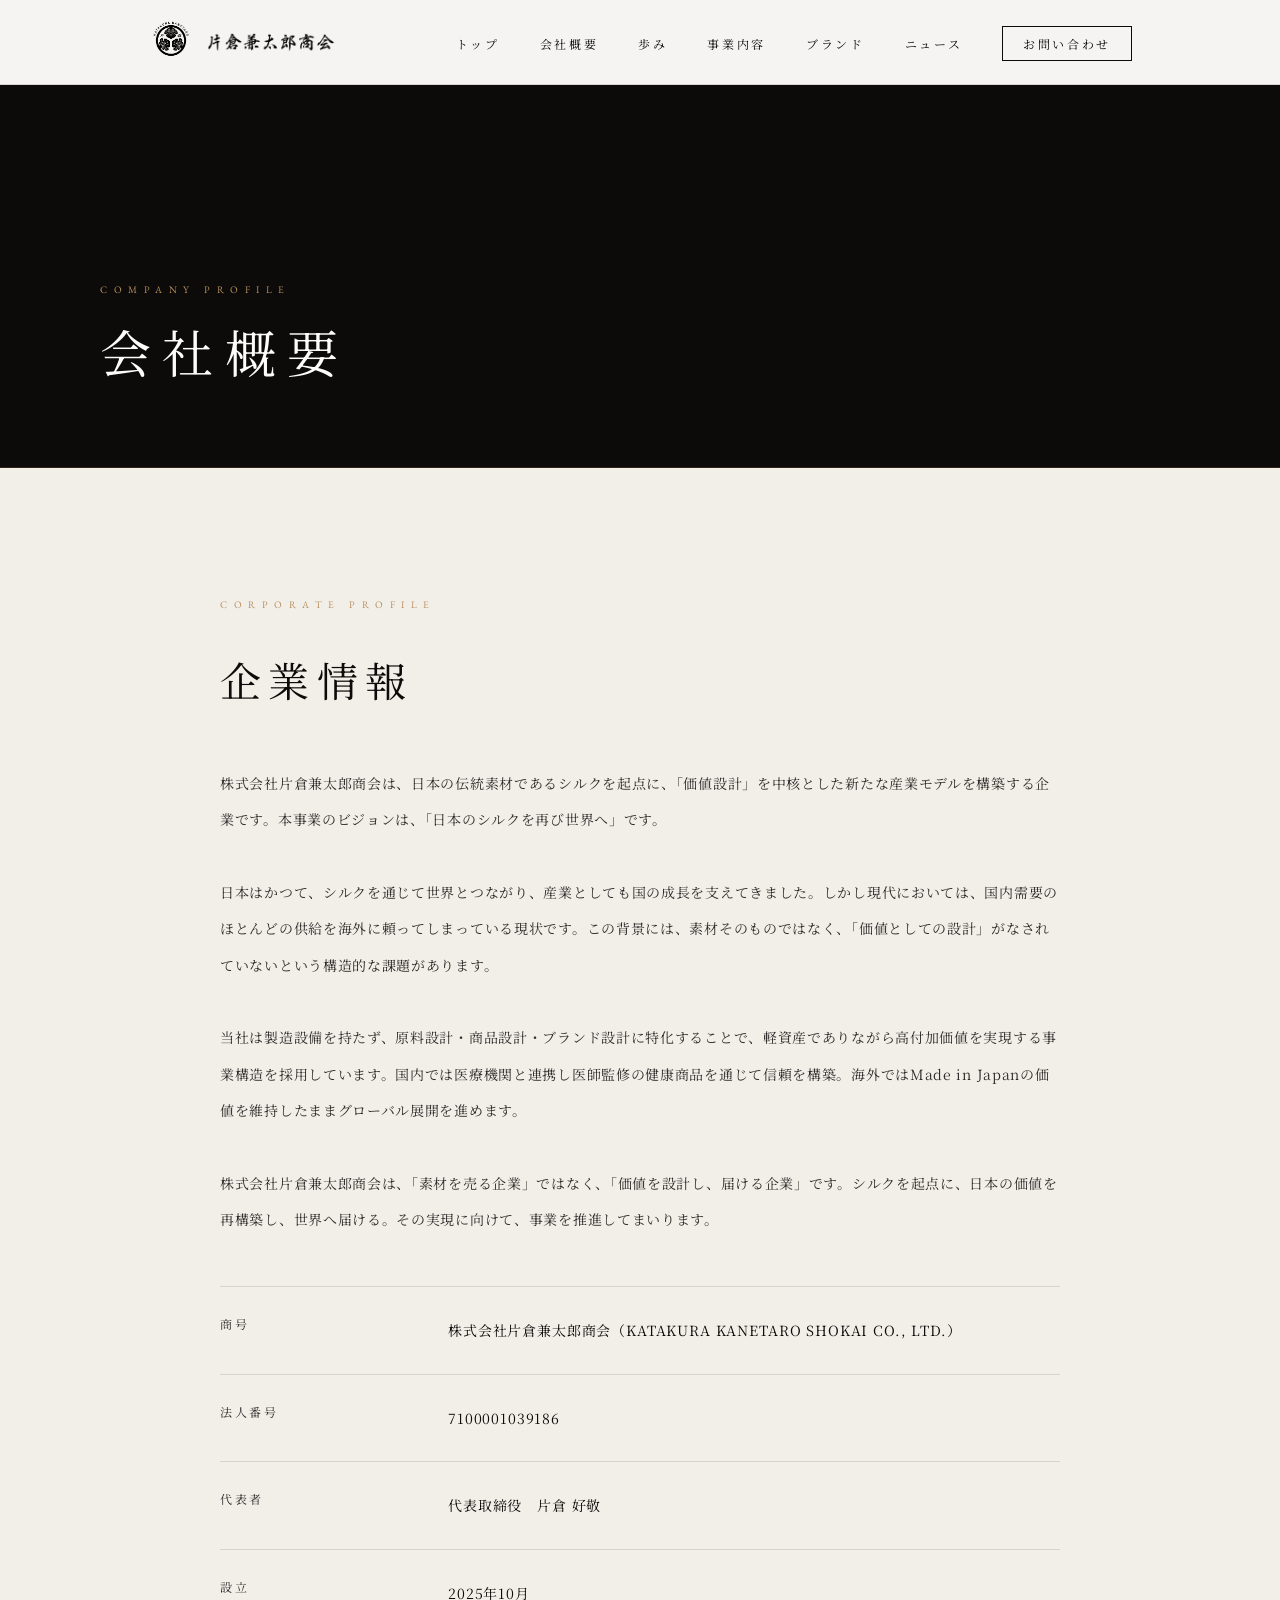
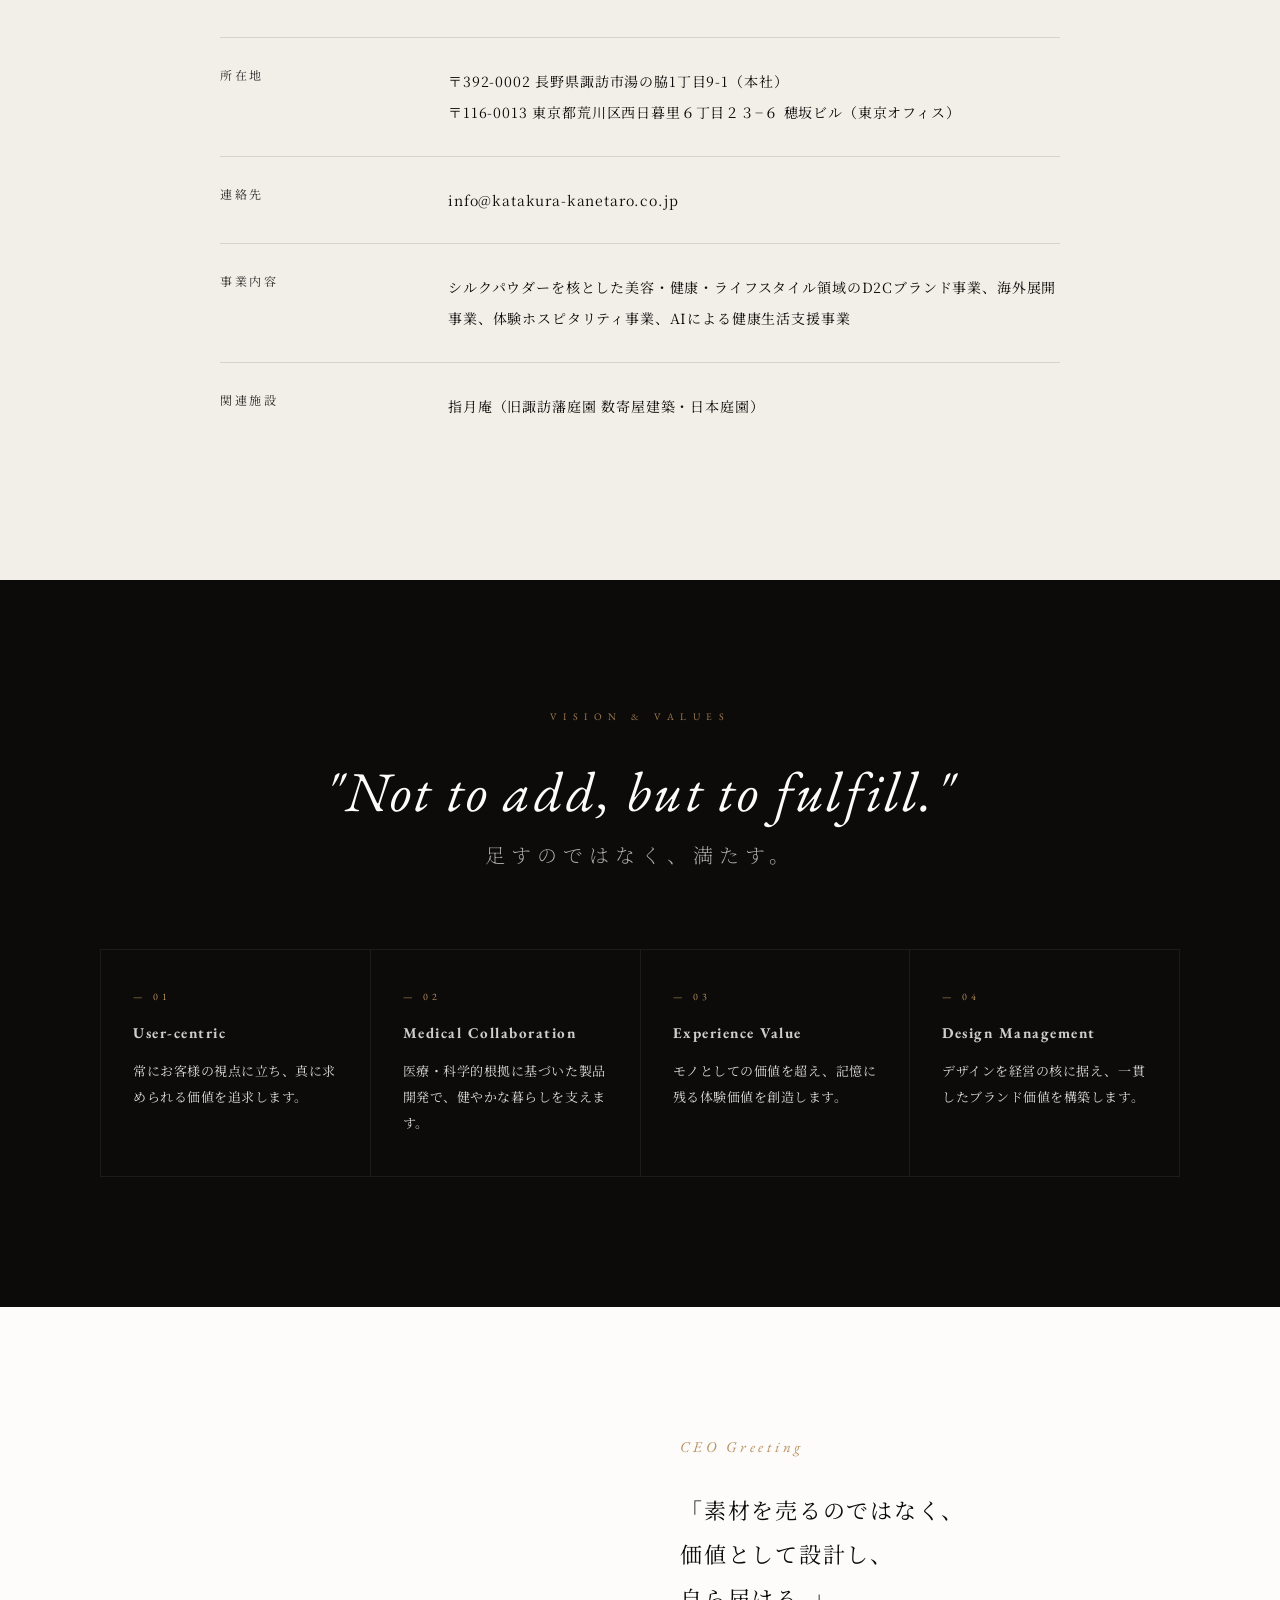
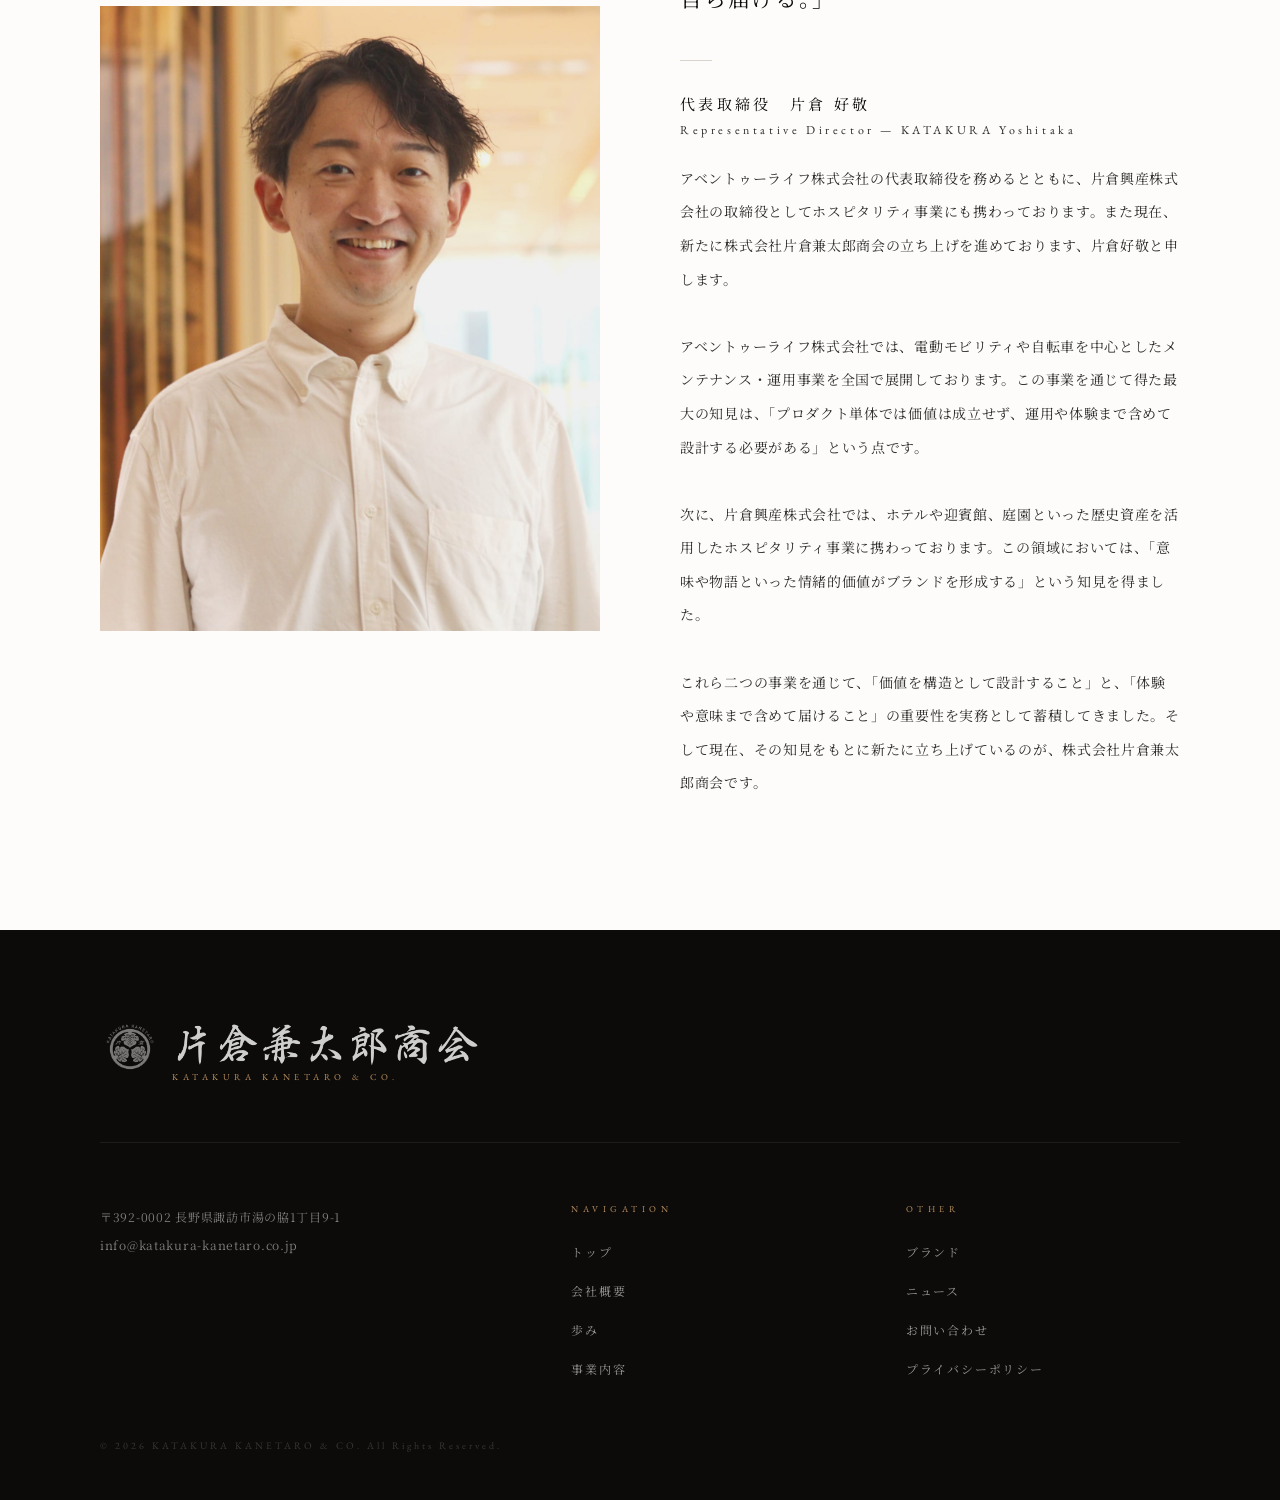
==== about.html @ ddaa1c11 "モバイル歩みページ修正: 時代ラベルの線・点重なり解消 + 「沿革」→「歩み」に変更 Co-Authored-By: Claude Sonnet 4.6 <noreply@anthropic.com>" ====
<!DOCTYPE html>
<html lang="ja">
<head>
  <meta charset="utf-8"/>
  <meta name="viewport" content="width=device-width, initial-scale=1.0"/>
  <title>会社概要 | 片倉兼太郎商会</title>
  <link rel="preconnect" href="https://fonts.googleapis.com"/>
  <link rel="preconnect" href="https://fonts.gstatic.com" crossorigin/>
  <link href="https://fonts.googleapis.com/css2?family=Noto+Serif+JP:wght@200;300;400;500;700&family=EB+Garamond:ital,wght@0,300;0,400;0,500;1,300;1,400&display=swap" rel="stylesheet"/>
  <link rel="stylesheet" href="style.css"/>
  <style>
    /* ── CEO ── */
    .ceo-sec { background: var(--white); }
    .ceo-layout {
      display: grid;
      grid-template-columns: 1fr 1fr;
      gap: 80px;
      align-items: center;
    }
    .ceo-photo {
      aspect-ratio: 4/5;
      overflow: hidden;
      background: var(--stone);
    }
    .ceo-photo img { width: 100%; height: 100%; object-fit: cover; object-position: top; display: block; }
    .ceo-label {
      font-family: 'EB Garamond', serif;
      font-style: italic;
      font-size: 15px;
      letter-spacing: 0.25em;
      color: var(--gold);
      margin-bottom: 2rem;
      display: block;
    }
    .ceo-quote {
      font-size: clamp(17px, 2.2vw, 22px);
      font-weight: 400;
      line-height: 2;
      letter-spacing: 0.08em;
      margin-bottom: 2.5rem;
    }
    .ceo-divider {
      width: 32px;
      height: 1px;
      background: var(--ash);
      margin: 2rem 0;
    }
    .ceo-name {
      font-size: 15px;
      font-weight: 400;
      letter-spacing: 0.22em;
      margin-bottom: 0.5rem;
    }
    .ceo-name-en {
      font-family: 'EB Garamond', serif;
      font-size: 12px;
      letter-spacing: 0.3em;
      color: var(--gray);
    }
    .ceo-bio {
      font-family: 'Noto Serif JP', serif;
      font-size: 14px;
      font-weight: 400;
      line-height: 2.4;
      color: var(--gray);
      margin-top: 1.5rem;
      letter-spacing: 0.05em;
    }

    /* ── VISION ── */
    .vision-sec { background: var(--black); color: var(--white); }
    .vision-heading {
      font-family: 'EB Garamond', serif;
      font-style: italic;
      font-size: clamp(28px, 4.5vw, 56px);
      font-weight: 300;
      letter-spacing: 0.05em;
      text-align: center;
      margin-bottom: 0.75rem;
    }
    .vision-jp {
      text-align: center;
      font-size: clamp(15px, 1.8vw, 20px);
      font-weight: 200;
      letter-spacing: 0.3em;
      color: rgba(255,255,255,0.68);
      margin-bottom: 5rem;
    }
    .value-grid {
      display: grid;
      grid-template-columns: repeat(4, 1fr);
      border-top: 1px solid rgba(255,255,255,0.07);
      border-left: 1px solid rgba(255,255,255,0.07);
    }
    .value-card {
      padding: 2.5rem 2rem;
      border-right: 1px solid rgba(255,255,255,0.07);
      border-bottom: 1px solid rgba(255,255,255,0.07);
    }
    .value-num {
      font-family: 'EB Garamond', serif;
      font-size: 10px;
      letter-spacing: 0.4em;
      color: var(--gold);
      display: block;
      margin-bottom: 1.25rem;
    }
    .value-title {
      font-family: 'EB Garamond', serif;
      font-size: 15px;
      letter-spacing: 0.1em;
      margin-bottom: 1rem;
      color: rgba(255,255,255,0.8);
    }
    .value-body {
      font-family: 'Noto Serif JP', serif;
      font-size: 13px;
      font-weight: 400;
      line-height: 2;
      color: rgba(255,255,255,0.85);
      letter-spacing: 0.04em;
    }

    /* ── PROFILE ── */
    .profile-sec { background: var(--stone); }
    .profile-table { border-top: 1px solid var(--ash); }
    .profile-row {
      display: grid;
      grid-template-columns: 180px 1fr;
      padding: 1.75rem 0;
      border-bottom: 1px solid var(--ash);
      gap: 3rem;
    }
    .profile-row:last-child { border-bottom: none; }
    .profile-key {
      font-size: 12px;
      font-weight: 400;
      letter-spacing: 0.22em;
      color: var(--gray);
    }
    .profile-val {
      font-size: 14px;
      line-height: 2.2;
      color: var(--black);
      letter-spacing: 0.06em;
    }

    @media (max-width: 900px) {
      .ceo-layout { grid-template-columns: 1fr; gap: 3rem; }
      .ceo-photo { aspect-ratio: 4/3; }
      .value-grid { grid-template-columns: 1fr 1fr; }
      .profile-row { grid-template-columns: 1fr; gap: 0.5rem; }
    }
    @media (max-width: 640px) {
      .ceo-photo { aspect-ratio: 3/2; }
      .ceo-quote { font-size: 16px; }
      .ceo-bio { font-size: 13px; line-height: 2.2; }
      .value-grid { grid-template-columns: 1fr; }
      .profile-row { padding: 1.25rem 0; }
      .profile-key { font-size: 11px; }
      .profile-val { font-size: 13px; }
    }
  </style>
</head>
<body>

<nav class="site-nav is-scrolled" id="site-nav">
  <div class="nav-inner">
    <a href="index.html" class="nav-logo">
      <img src="assets/logos/crest.png" alt="片倉兼太郎商会" class="nav-logo-crest"/>
      <img src="assets/logos/text.png" alt="片倉兼太郎商会" class="nav-logo-jp"/>
    </a>
    <ul class="nav-menu">
      <li><a href="index.html">トップ</a></li>
      <li><a href="about.html">会社概要</a></li>
      <li><a href="history.html">歩み</a></li>
      <li><a href="business.html">事業内容</a></li>
      <li><a href="brand.html">ブランド</a></li>
      <li><a href="news.html">ニュース</a></li>
      <li><a href="contact.html" class="nav-contact">お問い合わせ</a></li>
    </ul>
    <button class="nav-hamburger" id="hamburger" aria-label="メニュー">
      <span></span><span></span><span></span>
    </button>
  </div>
  <div class="nav-mobile" id="nav-mobile">
    <a href="index.html">トップ</a>
    <a href="about.html">会社概要</a>
    <a href="history.html">歩み</a>
    <a href="business.html">事業内容</a>
    <a href="brand.html">ブランド</a>
    <a href="news.html">ニュース</a>
    <a href="contact.html">お問い合わせ</a>
  </div>
</nav>

<section class="page-hero">
  <div class="page-hero-inner">
    <span class="page-hero-label">Company Profile</span>
    <h1 class="page-hero-title">会社概要</h1>
  </div>
</section>

<!-- CORPORATE PROFILE -->
<section class="profile-sec section">
  <div class="section-inner" style="max-width:840px;">
    <span class="section-label">Corporate Profile</span>
    <h2 class="section-title">企業情報</h2>
    <p style="margin-top:3rem; font-size:14px; line-height:2.6; color:var(--gray); letter-spacing:0.05em; margin-bottom:3rem;">
      株式会社片倉兼太郎商会は、日本の伝統素材であるシルクを起点に、「価値設計」を中核とした新たな産業モデルを構築する企業です。本事業のビジョンは、「日本のシルクを再び世界へ」です。<br/><br/>
      日本はかつて、シルクを通じて世界とつながり、産業としても国の成長を支えてきました。しかし現代においては、国内需要のほとんどの供給を海外に頼ってしまっている現状です。この背景には、素材そのものではなく、「価値としての設計」がなされていないという構造的な課題があります。<br/><br/>
      当社は製造設備を持たず、原料設計・商品設計・ブランド設計に特化することで、軽資産でありながら高付加価値を実現する事業構造を採用しています。国内では医療機関と連携し医師監修の健康商品を通じて信頼を構築。海外ではMade in Japanの価値を維持したままグローバル展開を進めます。<br/><br/>
      株式会社片倉兼太郎商会は、「素材を売る企業」ではなく、「価値を設計し、届ける企業」です。シルクを起点に、日本の価値を再構築し、世界へ届ける。その実現に向けて、事業を推進してまいります。
    </p>
    <div>
      <div class="profile-table">
        <div class="profile-row">
          <span class="profile-key">商号</span>
          <span class="profile-val">株式会社片倉兼太郎商会（KATAKURA KANETARO SHOKAI CO., LTD.）</span>
        </div>
        <div class="profile-row">
          <span class="profile-key">法人番号</span>
          <span class="profile-val">7100001039186</span>
        </div>
        <div class="profile-row">
          <span class="profile-key">代表者</span>
          <span class="profile-val">代表取締役　片倉 好敬</span>
        </div>
        <div class="profile-row">
          <span class="profile-key">設立</span>
          <span class="profile-val">2025年10月</span>
        </div>
        <div class="profile-row">
          <span class="profile-key">所在地</span>
          <span class="profile-val">
            〒392-0002 長野県諏訪市湯の脇1丁目9-1（本社）<br/>
            〒116-0013 東京都荒川区西日暮里６丁目２３−６ 穂坂ビル（東京オフィス）
          </span>
        </div>
        <div class="profile-row">
          <span class="profile-key">連絡先</span>
          <span class="profile-val">info@katakura-kanetaro.co.jp</span>
        </div>
        <div class="profile-row">
          <span class="profile-key">事業内容</span>
          <span class="profile-val">シルクパウダーを核とした美容・健康・ライフスタイル領域のD2Cブランド事業、海外展開事業、体験ホスピタリティ事業、AIによる健康生活支援事業</span>
        </div>
        <div class="profile-row">
          <span class="profile-key">関連施設</span>
          <span class="profile-val">指月庵（旧諏訪藩庭園 数寄屋建築・日本庭園）</span>
        </div>
      </div>
    </div>
  </div>
</section>

<!-- VISION / VALUE -->
<section class="vision-sec section">
  <div class="section-inner">
    <span class="section-label" style="color:rgba(184,144,96,0.85); justify-content:center; display:flex;">Vision &amp; Values</span>
    <h2 class="vision-heading">"Not to add, but to fulfill."</h2>
    <p class="vision-jp">足すのではなく、満たす。</p>
    <div class="value-grid">
      <div class="value-card">
        <span class="value-num">— 01</span>
        <h3 class="value-title">User-centric</h3>
        <p class="value-body">常にお客様の視点に立ち、真に求められる価値を追求します。</p>
      </div>
      <div class="value-card">
        <span class="value-num">— 02</span>
        <h3 class="value-title">Medical Collaboration</h3>
        <p class="value-body">医療・科学的根拠に基づいた製品開発で、健やかな暮らしを支えます。</p>
      </div>
      <div class="value-card">
        <span class="value-num">— 03</span>
        <h3 class="value-title">Experience Value</h3>
        <p class="value-body">モノとしての価値を超え、記憶に残る体験価値を創造します。</p>
      </div>
      <div class="value-card">
        <span class="value-num">— 04</span>
        <h3 class="value-title">Design Management</h3>
        <p class="value-body">デザインを経営の核に据え、一貫したブランド価値を構築します。</p>
      </div>
    </div>
  </div>
</section>

<!-- CEO GREETING -->
<section class="ceo-sec section">
  <div class="section-inner">
    <div class="ceo-layout">
      <div class="ceo-photo">
        <img src="assets/images/ceo.png" alt="代表取締役 片倉 好敬"/>
      </div>
      <div>
        <span class="ceo-label">CEO Greeting</span>
        <blockquote class="ceo-quote">
          「素材を売るのではなく、<br/>
          価値として設計し、<br/>
          自ら届ける。」
        </blockquote>
        <div class="ceo-divider"></div>
        <p class="ceo-name">代表取締役　片倉 好敬</p>
        <p class="ceo-name-en">Representative Director — KATAKURA Yoshitaka</p>
        <p class="ceo-bio">
          アベントゥーライフ株式会社の代表取締役を務めるとともに、片倉興産株式会社の取締役としてホスピタリティ事業にも携わっております。また現在、新たに株式会社片倉兼太郎商会の立ち上げを進めております、片倉好敬と申します。<br/><br/>
          アベントゥーライフ株式会社では、電動モビリティや自転車を中心としたメンテナンス・運用事業を全国で展開しております。この事業を通じて得た最大の知見は、「プロダクト単体では価値は成立せず、運用や体験まで含めて設計する必要がある」という点です。<br/><br/>
          次に、片倉興産株式会社では、ホテルや迎賓館、庭園といった歴史資産を活用したホスピタリティ事業に携わっております。この領域においては、「意味や物語といった情緒的価値がブランドを形成する」という知見を得ました。<br/><br/>
          これら二つの事業を通じて、「価値を構造として設計すること」と、「体験や意味まで含めて届けること」の重要性を実務として蓄積してきました。そして現在、その知見をもとに新たに立ち上げているのが、株式会社片倉兼太郎商会です。
        </p>
      </div>
    </div>
  </div>
</section>

<footer class="site-footer">
  <div class="footer-inner">
    <div class="footer-logo">
      <img src="assets/logos/crest.png" alt="片倉兼太郎商会"/>
      <div class="footer-logo-text">
        <img src="assets/logos/text.png" alt="片倉兼太郎商会" class="footer-logo-jp"/>
        <span class="footer-logo-en">KATAKURA KANETARO &amp; CO.</span>
      </div>
    </div>
    <div class="footer-grid">
      <div>
        <address class="footer-addr">
          〒392-0002 長野県諏訪市湯の脇1丁目9-1<br/>
          info@katakura-kanetaro.co.jp
        </address>
      </div>
      <div>
        <span class="footer-nav-label">Navigation</span>
        <ul class="footer-nav-list">
          <li><a href="index.html">トップ</a></li>
          <li><a href="about.html">会社概要</a></li>
          <li><a href="history.html">歩み</a></li>
          <li><a href="business.html">事業内容</a></li>
        </ul>
      </div>
      <div>
        <span class="footer-nav-label">Other</span>
        <ul class="footer-nav-list">
          <li><a href="brand.html">ブランド</a></li>
          <li><a href="news.html">ニュース</a></li>
          <li><a href="contact.html">お問い合わせ</a></li>
          <li><a href="privacy.html">プライバシーポリシー</a></li>
        </ul>
      </div>
    </div>
    <div class="footer-bottom">
      <p class="footer-copy">© 2026 KATAKURA KANETARO &amp; CO. All Rights Reserved.</p>
    </div>
  </div>
</footer>

<script>
  const hamburger = document.getElementById('hamburger');
  const navMobile = document.getElementById('nav-mobile');
  hamburger.addEventListener('click', () => navMobile.classList.toggle('open'));
  navMobile.querySelectorAll('a').forEach(a => {
    a.addEventListener('click', () => navMobile.classList.remove('open'));
  });
</script>
</body>
</html>
---- style.css ----
/* =============================================
   片倉兼太郎商会 v2
   Design: 本格京都和風
   ============================================= */

/* ── TOKENS ── */
:root {
  --white:  #fdfcfa;
  --black:  #0d0b09;
  --stone:  #f2efe9;
  --ash:    #d8d3cc;
  --gray:   #2e2c2a;
  --gold:   #b89060;
  --gold-f: rgba(184, 144, 96, 0.12);
}

/* ── RESET ── */
*, *::before, *::after { margin: 0; padding: 0; box-sizing: border-box; }
html { scroll-behavior: smooth; }
body {
  font-family: '游明朝', 'Yu Mincho', 'Noto Serif JP', 'Hiragino Mincho ProN', serif;
  background: var(--white);
  color: var(--black);
  -webkit-font-smoothing: antialiased;
  overflow-x: hidden;
}
.en { font-family: 'EB Garamond', Georgia, serif; }

/* ── NAVIGATION ── */
.site-nav {
  position: fixed;
  top: 0; left: 0; right: 0;
  z-index: 500;
  transition: background 0.5s, border-color 0.5s;
  border-bottom: 1px solid transparent;
}
.site-nav.is-scrolled {
  background: rgba(253, 252, 250, 0.97);
  backdrop-filter: blur(16px);
  -webkit-backdrop-filter: blur(16px);
  border-bottom-color: var(--ash);
}
.nav-inner {
  max-width: 1080px;
  margin: 0 auto;
  padding: 0 3rem;
  height: 84px;
  display: flex;
  align-items: center;
  justify-content: space-between;
}
.nav-logo {
  text-decoration: none;
  display: flex;
  align-items: center;
  gap: 0.75rem;
  transition: opacity 0.3s;
}
.nav-logo:hover { opacity: 0.65; }
.nav-logo-crest {
  height: 46px;
  width: 46px;
  object-fit: contain;
  display: block;
  flex-shrink: 0;
  transition: filter 0.5s, opacity 0.5s;
}
.site-nav:not(.is-scrolled) .nav-logo-crest { filter: invert(1); opacity: 0.8; }
.site-nav.is-scrolled .nav-logo-crest { mix-blend-mode: multiply; }
.nav-logo-jp {
  height: 20px;
  width: auto;
  display: block;
  flex-shrink: 0;
  transition: filter 0.5s, opacity 0.5s;
}
.site-nav:not(.is-scrolled) .nav-logo-jp { filter: brightness(0) invert(1); opacity: 0.85; }
.site-nav.is-scrolled .nav-logo-jp { filter: none; opacity: 1; }

.nav-menu {
  display: flex;
  align-items: center;
  gap: 2.5rem;
  list-style: none;
}
.nav-menu a {
  font-size: 12px;
  letter-spacing: 0.22em;
  text-decoration: none;
  transition: opacity 0.25s, color 0.5s;
}
.site-nav:not(.is-scrolled) .nav-menu a { color: rgba(255,255,255,0.8); }
.site-nav.is-scrolled .nav-menu a { color: var(--black); }
.nav-menu a:hover { opacity: 0.5; }
.nav-menu a.nav-contact {
  padding: 8px 20px;
  border: 1px solid currentColor;
  opacity: 1 !important;
}
.site-nav:not(.is-scrolled) .nav-menu a.nav-contact:hover { background: rgba(255,255,255,0.1); }
.site-nav.is-scrolled .nav-menu a.nav-contact:hover { background: var(--black); color: var(--white); }

.nav-hamburger {
  display: none;
  flex-direction: column;
  gap: 6px;
  cursor: pointer;
  padding: 4px;
  border: none;
  background: none;
}
.nav-hamburger span {
  display: block;
  width: 22px;
  height: 1px;
  transition: background 0.5s;
}
.site-nav:not(.is-scrolled) .nav-hamburger span { background: rgba(255,255,255,0.85); }
.site-nav.is-scrolled .nav-hamburger span { background: var(--black); }

.nav-mobile {
  display: none;
  flex-direction: column;
  padding: 0 1.5rem 1.5rem;
  background: var(--white);
  border-top: 1px solid var(--ash);
}
.nav-mobile.open { display: flex; }
.nav-mobile a {
  font-size: 13px;
  letter-spacing: 0.18em;
  color: var(--black);
  text-decoration: none;
  padding: 1rem 0;
  border-bottom: 1px solid var(--ash);
  transition: opacity 0.2s;
}
.nav-mobile a:last-child { border-bottom: none; }
.nav-mobile a:hover { opacity: 0.5; }

/* ── PAGE HERO (sub pages) ── */
.page-hero {
  padding-top: 84px;
  height: 52vh;
  min-height: 340px;
  background: var(--black);
  display: flex;
  align-items: flex-end;
  padding-bottom: 5rem;
  padding-left: 3rem;
  padding-right: 3rem;
  position: relative;
  overflow: hidden;
}
.page-hero::after {
  content: '';
  position: absolute;
  bottom: 0; left: 0; right: 0;
  height: 1px;
  background: rgba(184, 144, 96, 0.2);
}
.page-hero-inner {
  max-width: 1080px;
  width: 100%;
  margin: 0 auto;
}
.page-hero-label {
  font-family: 'EB Garamond', serif;
  font-size: 10px;
  letter-spacing: 0.65em;
  color: var(--gold);
  text-transform: uppercase;
  display: block;
  margin-bottom: 1.25rem;
}
.page-hero-title {
  font-size: clamp(30px, 4vw, 56px);
  font-weight: 400;
  letter-spacing: 0.22em;
  color: var(--white);
  line-height: 1.4;
}

/* ── SECTION BASE ── */
.section { padding: 130px 3rem; }
.section-inner { max-width: 1080px; margin: 0 auto; }
.section-label {
  font-family: 'EB Garamond', serif;
  font-size: 10px;
  letter-spacing: 0.65em;
  color: var(--gold);
  text-transform: uppercase;
  display: block;
  margin-bottom: 2rem;
}
.section-title {
  font-size: clamp(26px, 3.2vw, 44px);
  font-weight: 400;
  letter-spacing: 0.18em;
  line-height: 1.8;
}
.section-body {
  font-family: 'Noto Serif JP', serif;
  font-size: 15px;
  font-weight: 400;
  line-height: 2.7;
  color: var(--gray);
  margin-top: 2rem;
  letter-spacing: 0.06em;
}

/* ── READ MORE LINK ── */
.read-more {
  display: inline-flex;
  align-items: center;
  gap: 1rem;
  margin-top: 2.5rem;
  font-family: 'EB Garamond', serif;
  font-size: 11px;
  letter-spacing: 0.5em;
  color: var(--black);
  text-decoration: none;
  text-transform: uppercase;
  transition: opacity 0.25s;
}
.read-more::after {
  content: '';
  display: block;
  width: 36px;
  height: 1px;
  background: var(--black);
  transition: width 0.3s;
}
.read-more:hover { opacity: 0.55; }
.read-more:hover::after { width: 64px; }

/* ── FOOTER ── */
.site-footer {
  background: var(--black);
  color: var(--white);
  padding: 90px 3rem 48px;
}
.footer-inner { max-width: 1080px; margin: 0 auto; }
.footer-logo {
  display: flex;
  align-items: center;
  gap: 0.75rem;
  margin-bottom: 60px;
  padding-bottom: 60px;
  border-bottom: 1px solid rgba(255,255,255,0.07);
}
.footer-logo > img {
  height: 60px;
  width: 60px;
  object-fit: contain;
  filter: invert(1);
  opacity: 0.45;
  flex-shrink: 0;
}
.footer-logo-text { display: flex; flex-direction: column; gap: 5px; }
.footer-logo-jp {
  height: 48px;
  width: auto;
  display: block;
  filter: brightness(0) invert(1);
  opacity: 0.8;
}
.footer-logo-en {
  font-family: 'EB Garamond', serif;
  font-size: 9px;
  letter-spacing: 0.5em;
  color: var(--gold);
  line-height: 1;
  text-transform: uppercase;
}
.footer-grid {
  display: grid;
  grid-template-columns: 1.5fr 1fr 1fr;
  gap: 60px;
  margin-bottom: 60px;
  align-items: start;
}
.footer-addr {
  font-style: normal;
  font-size: 12px;
  line-height: 2.3;
  color: rgba(255,255,255,0.48);
  letter-spacing: 0.06em;
}
.footer-nav-label {
  font-family: 'EB Garamond', serif;
  font-size: 9px;
  letter-spacing: 0.5em;
  color: var(--gold);
  text-transform: uppercase;
  display: block;
  margin-bottom: 1.5rem;
}
.footer-nav-list { list-style: none; display: flex; flex-direction: column; gap: 1rem; }
.footer-nav-list a {
  font-size: 12px;
  letter-spacing: 0.15em;
  color: rgba(255,255,255,0.58);
  text-decoration: none;
  transition: color 0.25s;
}
.footer-nav-list a:hover { color: rgba(255,255,255,0.85); }
.footer-bottom {
  display: flex;
  justify-content: space-between;
  align-items: center;
  flex-wrap: wrap;
  gap: 1rem;
}
.footer-copy {
  font-family: 'EB Garamond', serif;
  font-size: 10px;
  letter-spacing: 0.3em;
  color: rgba(255,255,255,0.18);
}

/* ── NEWS ITEMS ── */
.news-list { border-top: 1px solid var(--ash); }
.news-item {
  display: flex;
  align-items: baseline;
  gap: 2.5rem;
  padding: 1.75rem 0;
  border-bottom: 1px solid var(--ash);
  text-decoration: none;
  color: var(--black);
  transition: opacity 0.2s;
}
.news-item:hover { opacity: 0.5; }
.news-date {
  font-family: 'EB Garamond', serif;
  font-size: 13px;
  letter-spacing: 0.2em;
  color: var(--gray);
  white-space: nowrap;
  flex-shrink: 0;
  min-width: 90px;
}
.news-tag {
  font-family: 'EB Garamond', serif;
  font-size: 10px;
  letter-spacing: 0.2em;
  padding: 2px 10px;
  border: 1px solid var(--ash);
  color: var(--gray);
  white-space: nowrap;
  flex-shrink: 0;
}
.news-title {
  font-size: 14px;
  line-height: 1.9;
  letter-spacing: 0.06em;
}
.news-more {
  display: inline-flex;
  align-items: center;
  gap: 1rem;
  margin-top: 2.5rem;
  font-family: 'EB Garamond', serif;
  font-size: 11px;
  letter-spacing: 0.5em;
  color: var(--black);
  text-decoration: none;
  text-transform: uppercase;
}
.news-more::after {
  content: '';
  display: block;
  width: 36px;
  height: 1px;
  background: var(--black);
  transition: width 0.3s;
}
.news-more:hover::after { width: 64px; }

/* ── RESPONSIVE ── */
@media (max-width: 1240px) {
  .nav-inner { padding: 0 2rem; }
  .nav-logo { gap: 0.5rem; }
  .nav-menu { gap: 1.8rem; }
  .nav-menu a { letter-spacing: 0.16em; }
}
@media (max-width: 1024px) {
  .nav-menu { display: none; }
  .nav-hamburger { display: flex; }
  .footer-grid { grid-template-columns: 1fr 1fr; }
}
@media (max-width: 640px) {
  .section { padding: 72px 1.5rem; }
  .nav-inner { padding: 0 1.5rem; }
  .nav-logo-crest { height: 36px; width: 36px; }
  .nav-logo-jp { height: 16px; }
  .site-footer { padding: 70px 1.5rem 40px; }
  .footer-grid { grid-template-columns: 1fr; gap: 40px; }
  .footer-logo { flex-direction: column; align-items: flex-start; gap: 0.75rem; }
  .footer-logo-jp { height: 36px; }
  .footer-logo > img { height: 48px; width: 48px; }
  .page-hero { padding: 4rem 1.5rem 3rem; padding-top: calc(72px + 2rem); }
  .page-hero-title { letter-spacing: 0.15em; }
  .news-item { flex-direction: column; gap: 0.5rem; }
  .news-date { min-width: auto; }
  .section-title { letter-spacing: 0.1em; }
  .section-label { letter-spacing: 0.3em; }
}
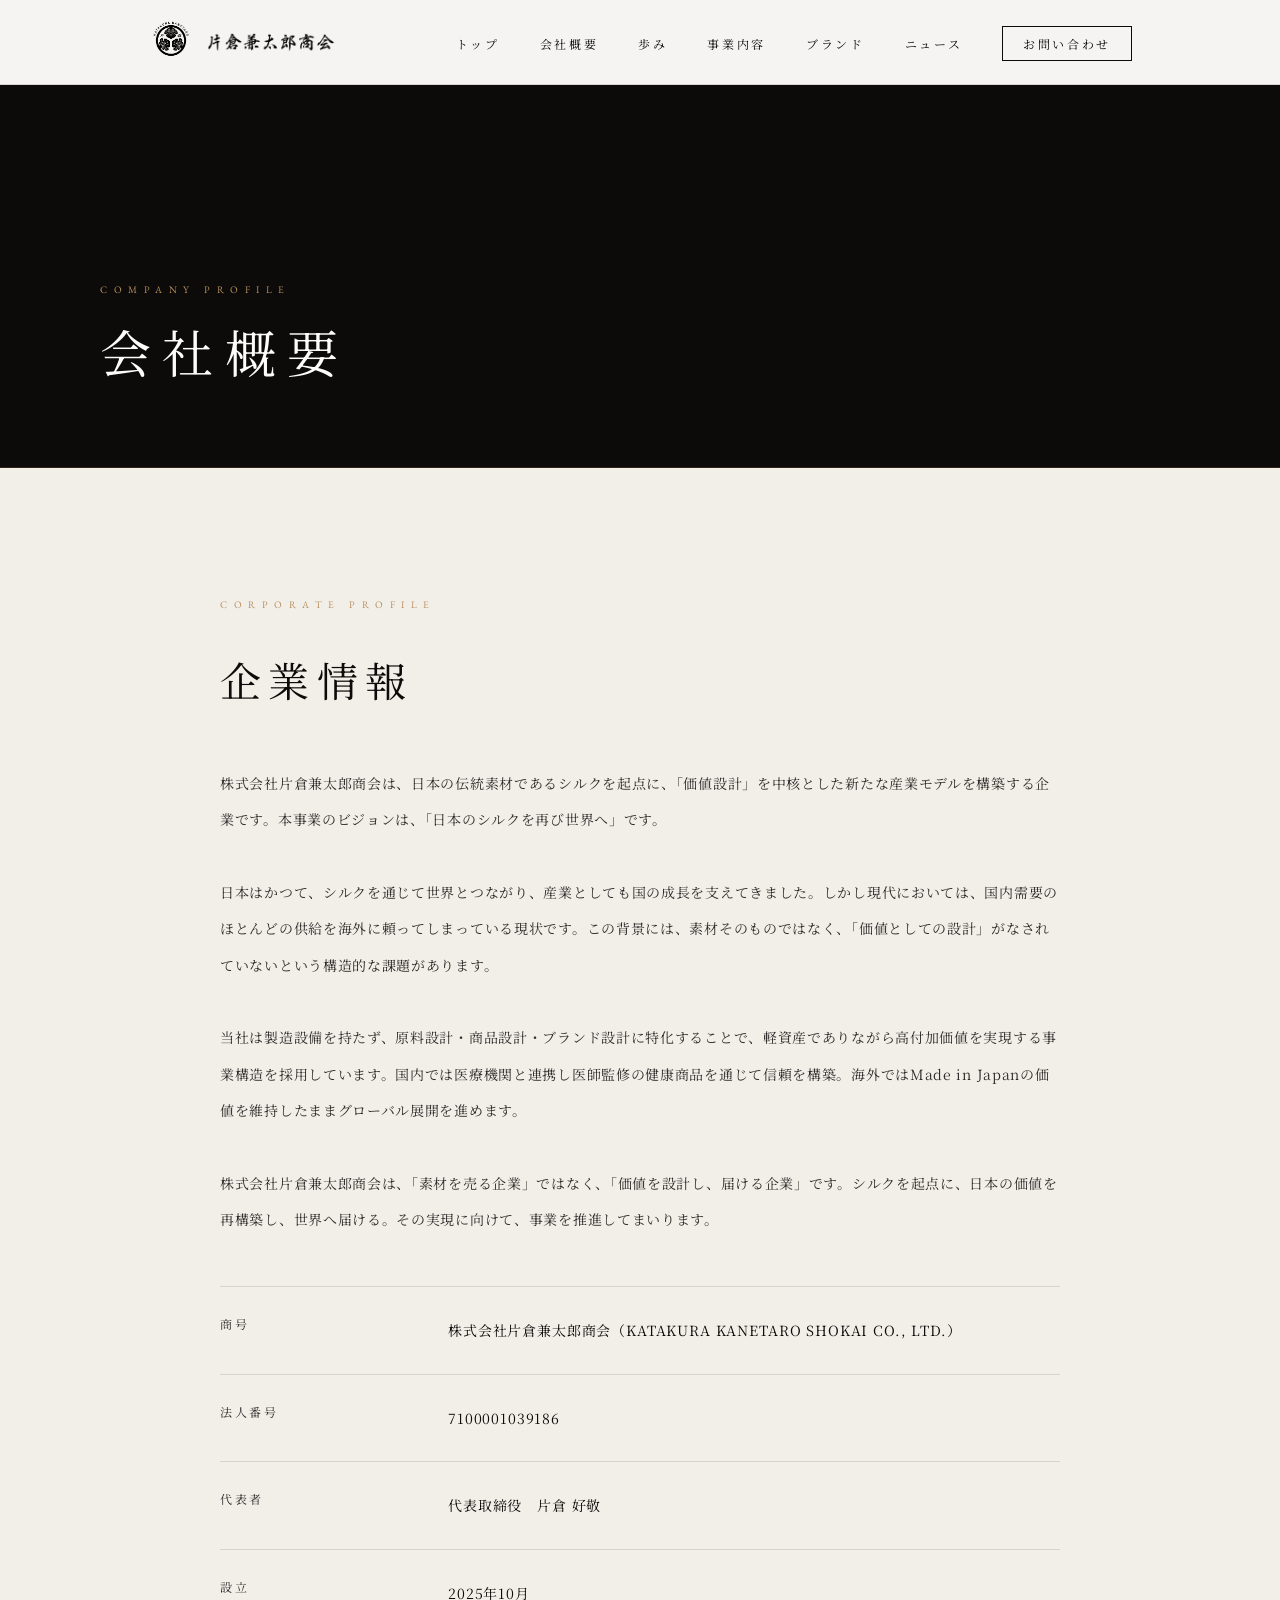
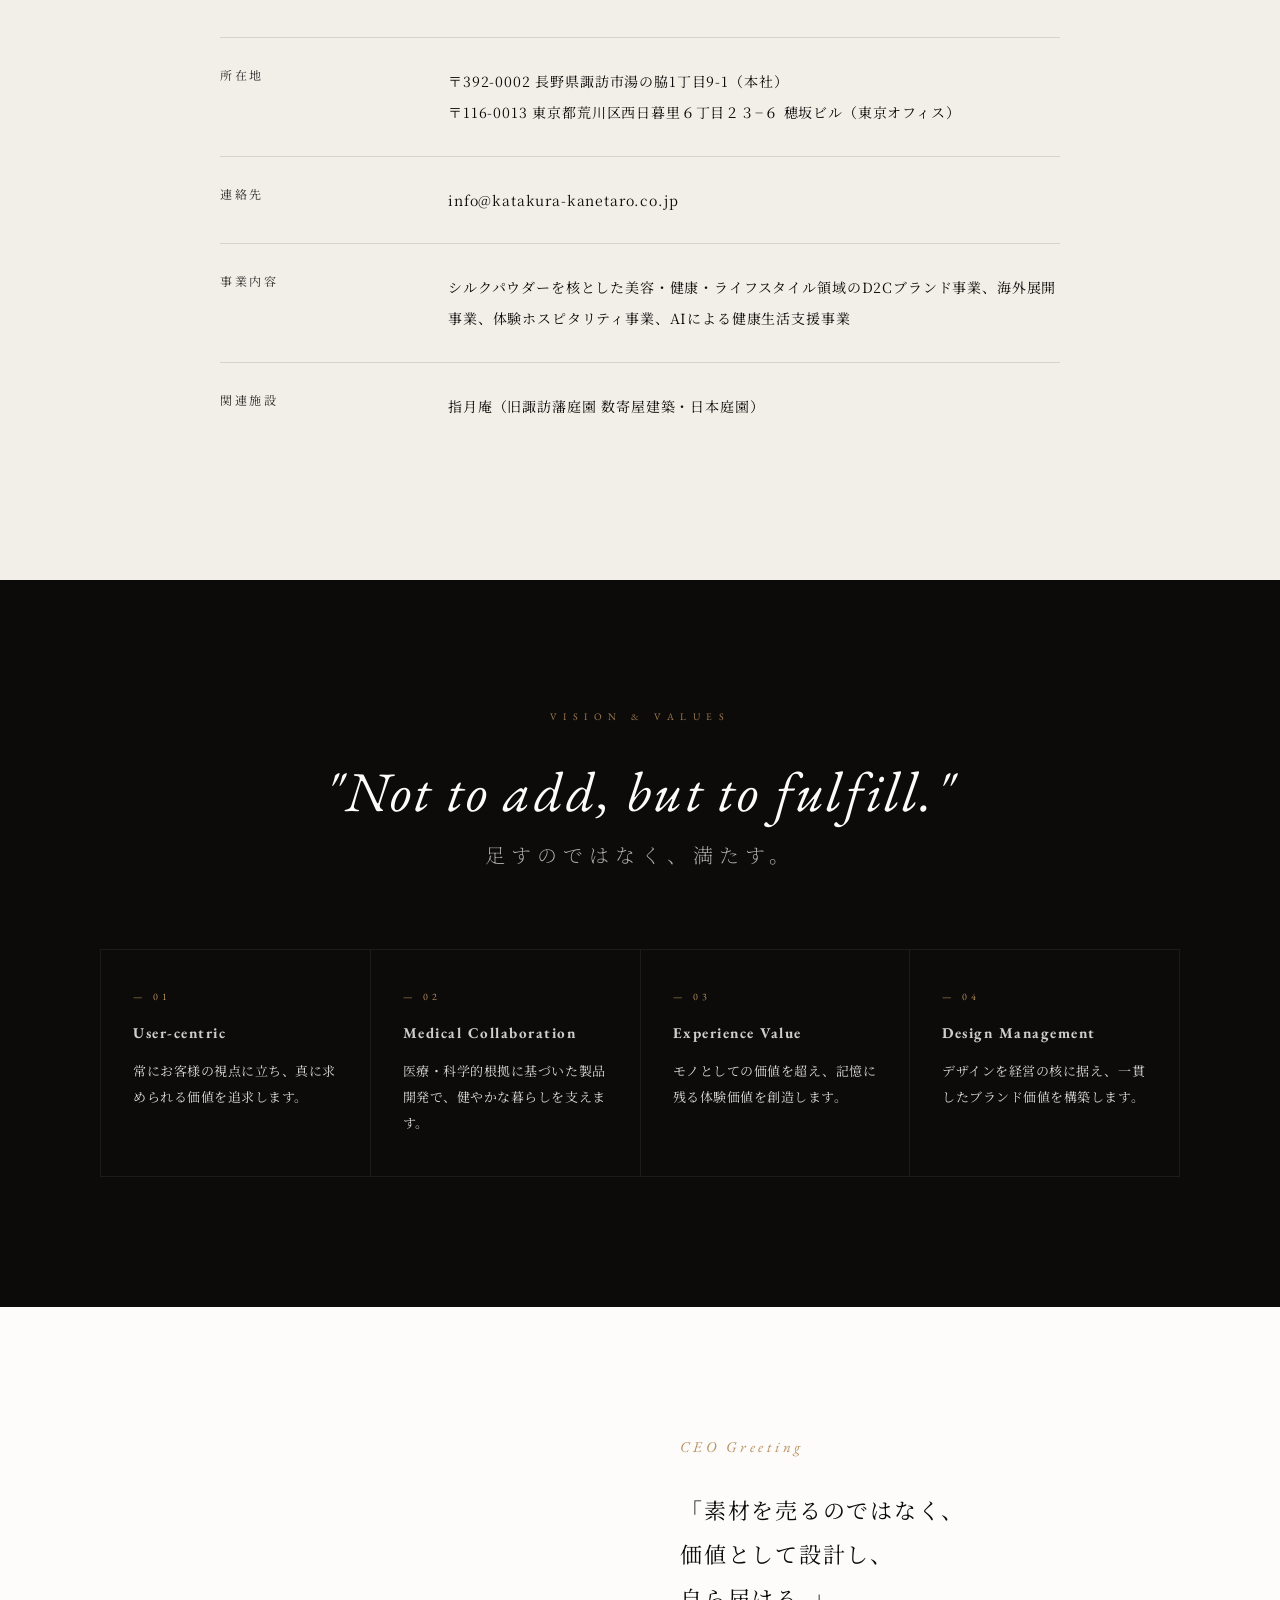
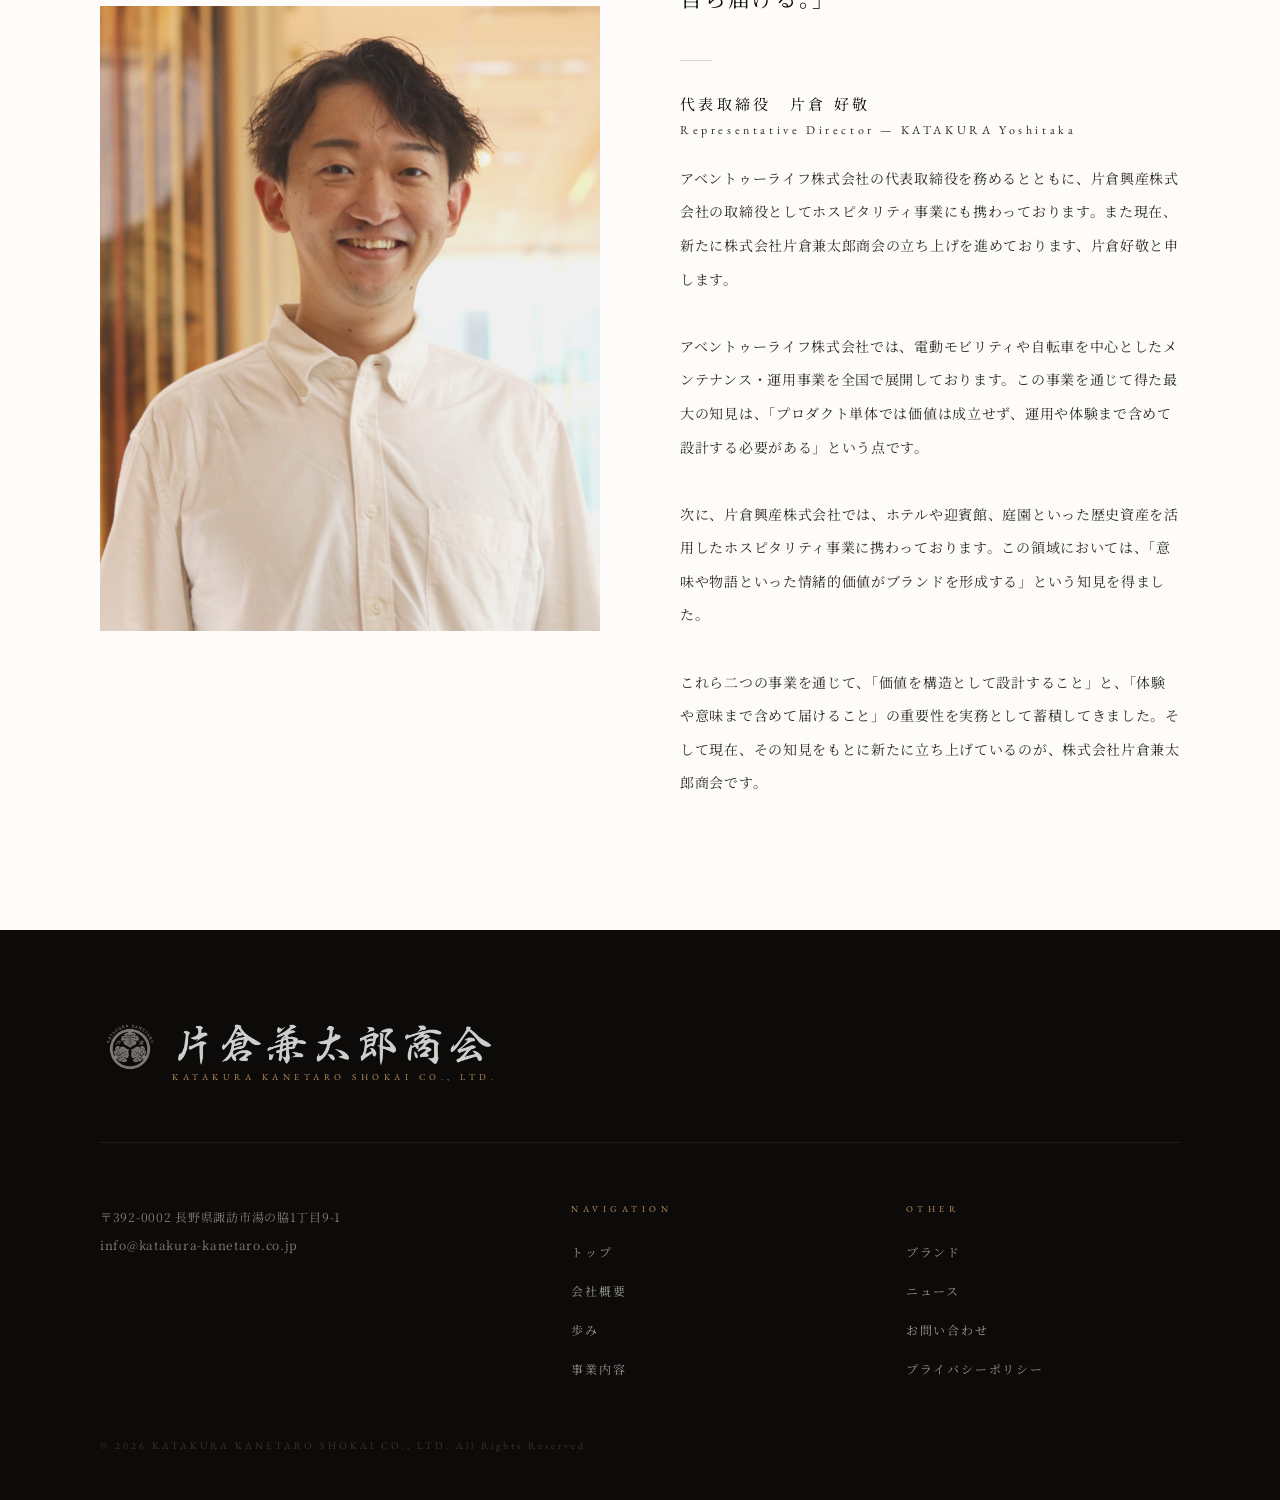
==== commit 9984b390: "fix: 英語社名をSHOKAI CO., LTD.に統一・ファビコン強化・SEOファイル本番URL修正 - 全ページの英語社名を「& CO.」→「KATAKURA KANETARO SHOKAI C" ====
--- a/about.html
+++ b/about.html
@@ -4,6 +4,48 @@
   <meta charset="utf-8"/>
   <meta name="viewport" content="width=device-width, initial-scale=1.0"/>
   <title>会社概要 | 片倉兼太郎商会</title>
+  <meta name="description" content="株式会社片倉兼太郎商会の会社概要。代表メッセージ、ビジョン、企業としての想い。1873年創業のシルクの知見をウェルネスへ。長野県諏訪市本社。"/>
+  <meta name="robots" content="index, follow"/>
+  <meta name="theme-color" content="#fdfcfa"/>
+  <link rel="canonical" href="https://katakura-silk.netlify.app/about.html"/>
+  <link rel="icon" href="assets/logos/crest.png" type="image/png"/>
+  <link rel="apple-touch-icon" href="assets/logos/crest.png"/>
+  <meta property="og:type" content="website"/>
+  <meta property="og:site_name" content="株式会社片倉兼太郎商会"/>
+  <meta property="og:locale" content="ja_JP"/>
+  <meta property="og:url" content="https://katakura-silk.netlify.app/about.html"/>
+  <meta property="og:title" content="会社概要 | 片倉兼太郎商会"/>
+  <meta property="og:description" content="株式会社片倉兼太郎商会の会社概要。代表メッセージ、ビジョン、企業としての想いをご紹介します。"/>
+  <meta property="og:image" content="https://katakura-silk.netlify.app/assets/images/ceo.png"/>
+  <meta property="og:image:alt" content="株式会社片倉兼太郎商会 会社概要"/>
+  <meta name="twitter:card" content="summary_large_image"/>
+  <meta name="twitter:title" content="会社概要 | 片倉兼太郎商会"/>
+  <meta name="twitter:description" content="株式会社片倉兼太郎商会の会社概要。代表メッセージ、ビジョン、企業としての想いをご紹介します。"/>
+  <meta name="twitter:image" content="https://katakura-silk.netlify.app/assets/images/ceo.png"/>
+  <script type="application/ld+json">
+  {
+    "@context": "https://schema.org",
+    "@graph": [
+      {
+        "@type": "WebPage",
+        "@id": "https://katakura-silk.netlify.app/about.html#webpage",
+        "url": "https://katakura-silk.netlify.app/about.html",
+        "name": "会社概要 | 片倉兼太郎商会",
+        "isPartOf": { "@id": "https://katakura-silk.netlify.app/#website" },
+        "about": { "@id": "https://katakura-silk.netlify.app/#organization" },
+        "inLanguage": "ja"
+      },
+      {
+        "@type": "BreadcrumbList",
+        "@id": "https://katakura-silk.netlify.app/about.html#breadcrumb",
+        "itemListElement": [
+          { "@type": "ListItem", "position": 1, "name": "トップ", "item": "https://katakura-silk.netlify.app/" },
+          { "@type": "ListItem", "position": 2, "name": "会社概要", "item": "https://katakura-silk.netlify.app/about.html" }
+        ]
+      }
+    ]
+  }
+  </script>
   <link rel="preconnect" href="https://fonts.googleapis.com"/>
   <link rel="preconnect" href="https://fonts.gstatic.com" crossorigin/>
   <link href="https://fonts.googleapis.com/css2?family=Noto+Serif+JP:wght@200;300;400;500;700&family=EB+Garamond:ital,wght@0,300;0,400;0,500;1,300;1,400&display=swap" rel="stylesheet"/>
@@ -319,7 +361,7 @@
       <img src="assets/logos/crest.png" alt="片倉兼太郎商会"/>
       <div class="footer-logo-text">
         <img src="assets/logos/text.png" alt="片倉兼太郎商会" class="footer-logo-jp"/>
-        <span class="footer-logo-en">KATAKURA KANETARO &amp; CO.</span>
+        <span class="footer-logo-en">KATAKURA KANETARO SHOKAI CO., LTD.</span>
       </div>
     </div>
     <div class="footer-grid">
@@ -349,7 +391,7 @@
       </div>
     </div>
     <div class="footer-bottom">
-      <p class="footer-copy">© 2026 KATAKURA KANETARO &amp; CO. All Rights Reserved.</p>
+      <p class="footer-copy">© 2026 KATAKURA KANETARO SHOKAI CO., LTD. All Rights Reserved.</p>
     </div>
   </div>
 </footer>
--- a/style.css
+++ b/style.css
@@ -25,6 +25,19 @@
   overflow-x: hidden;
 }
 .en { font-family: 'EB Garamond', Georgia, serif; }
+
+/* スクリーンリーダー向け（トップの視覚デザインを保ちつつ h1 を1つ用意） */
+.sr-only {
+  position: absolute;
+  width: 1px;
+  height: 1px;
+  padding: 0;
+  margin: -1px;
+  overflow: hidden;
+  clip: rect(0, 0, 0, 0);
+  white-space: nowrap;
+  border: 0;
+}
 
 /* ── NAVIGATION ── */
 .site-nav {
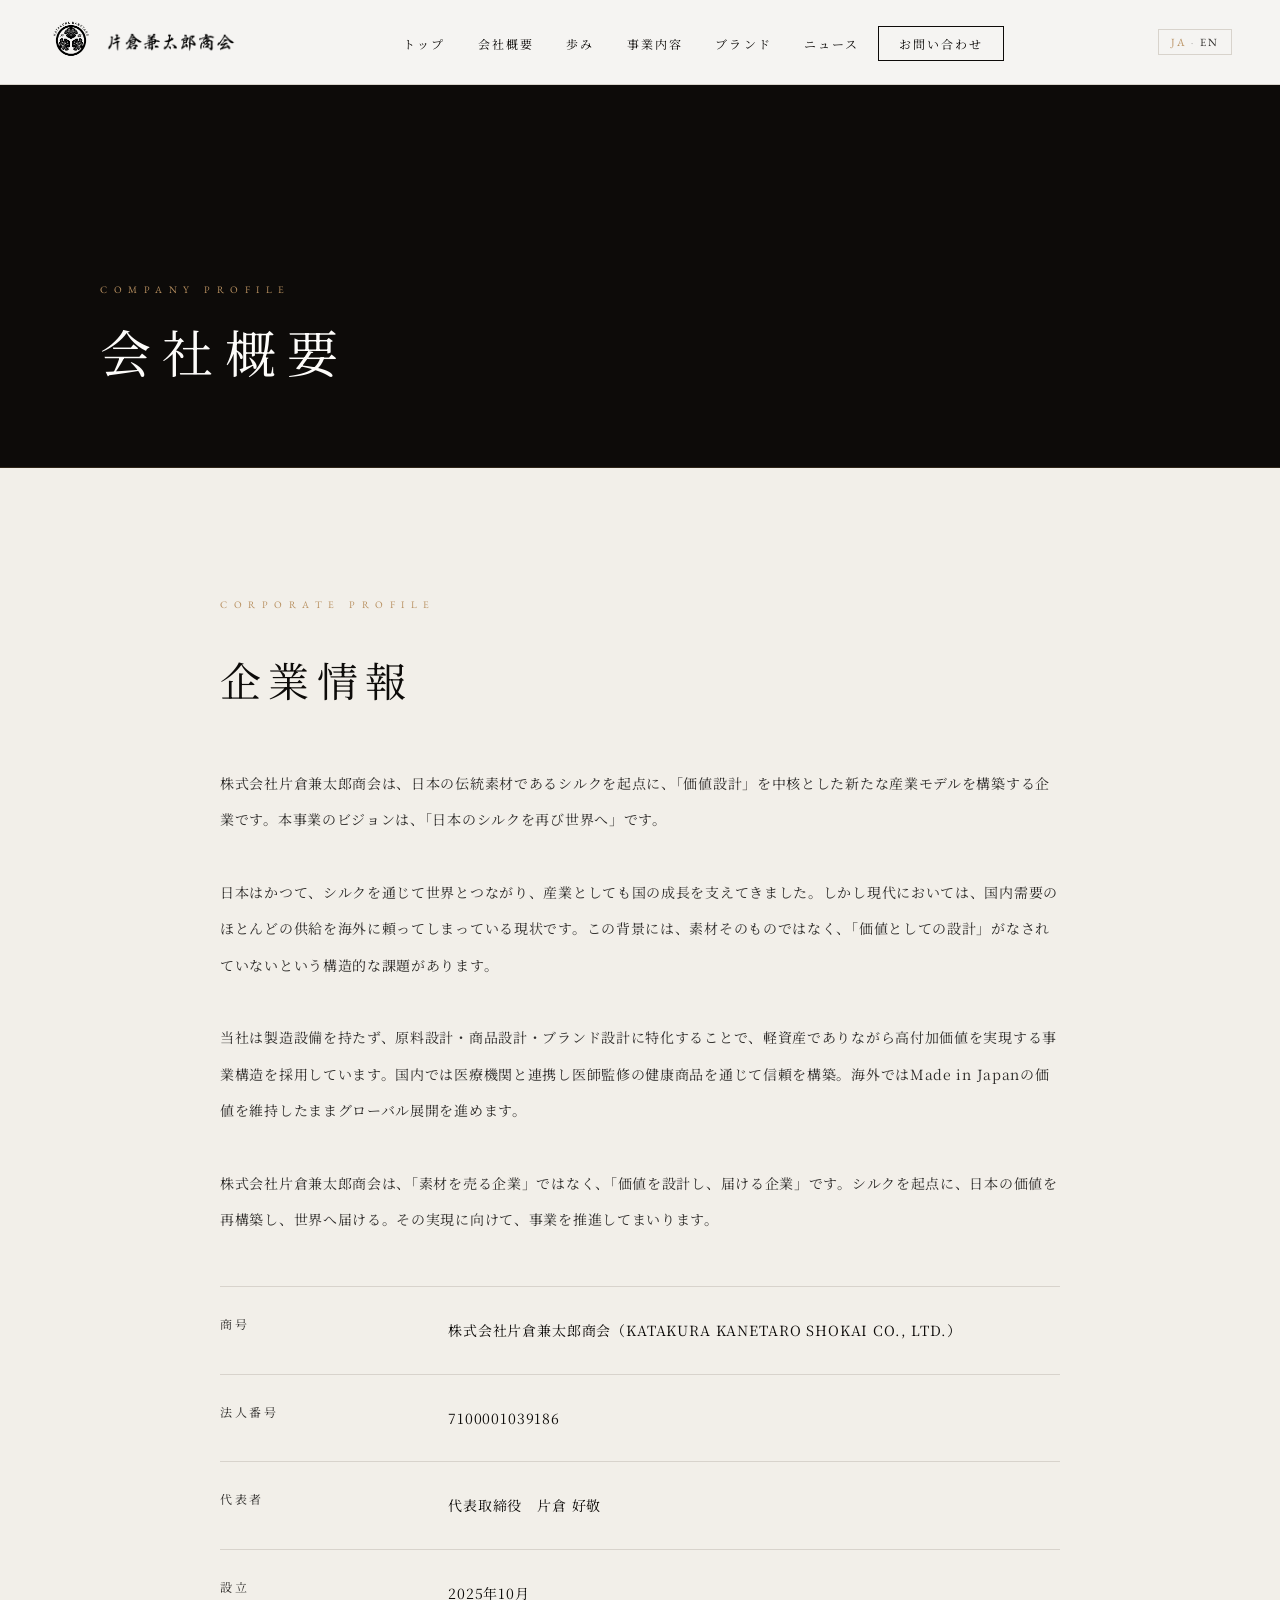
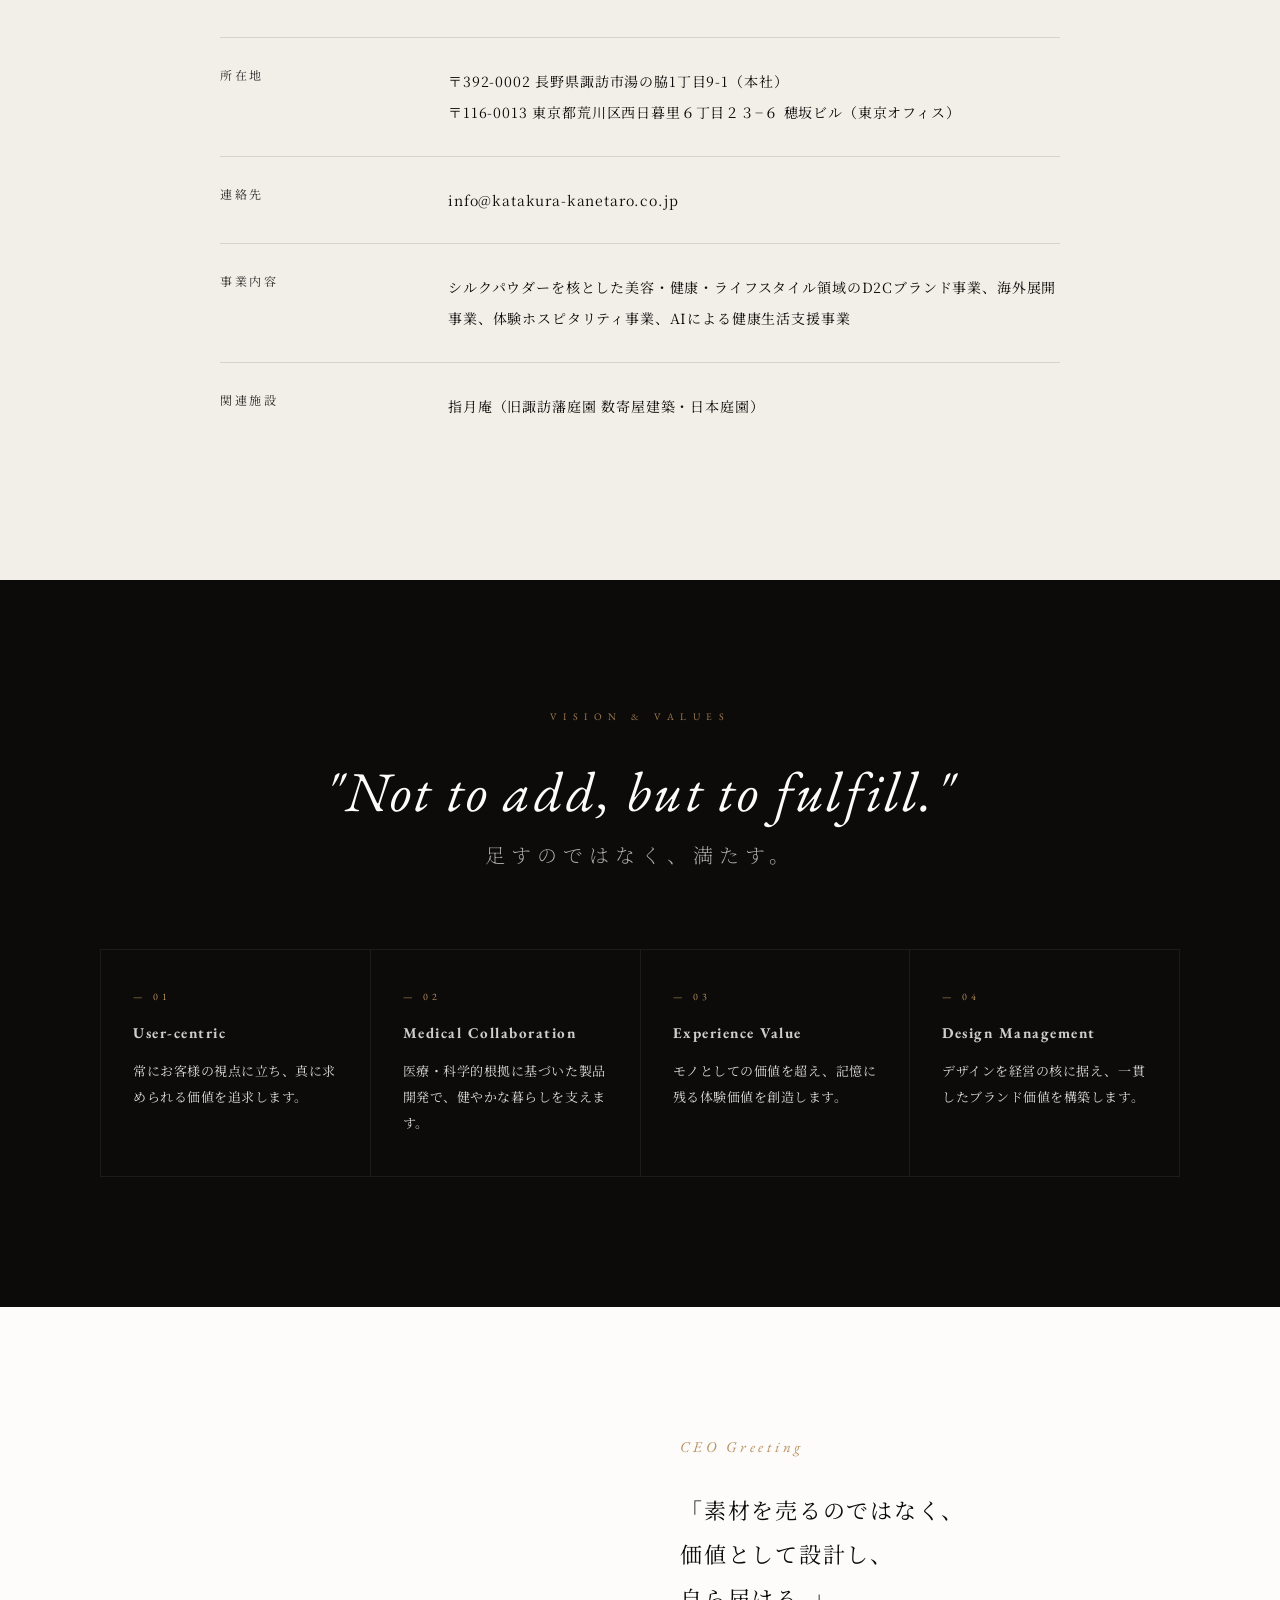
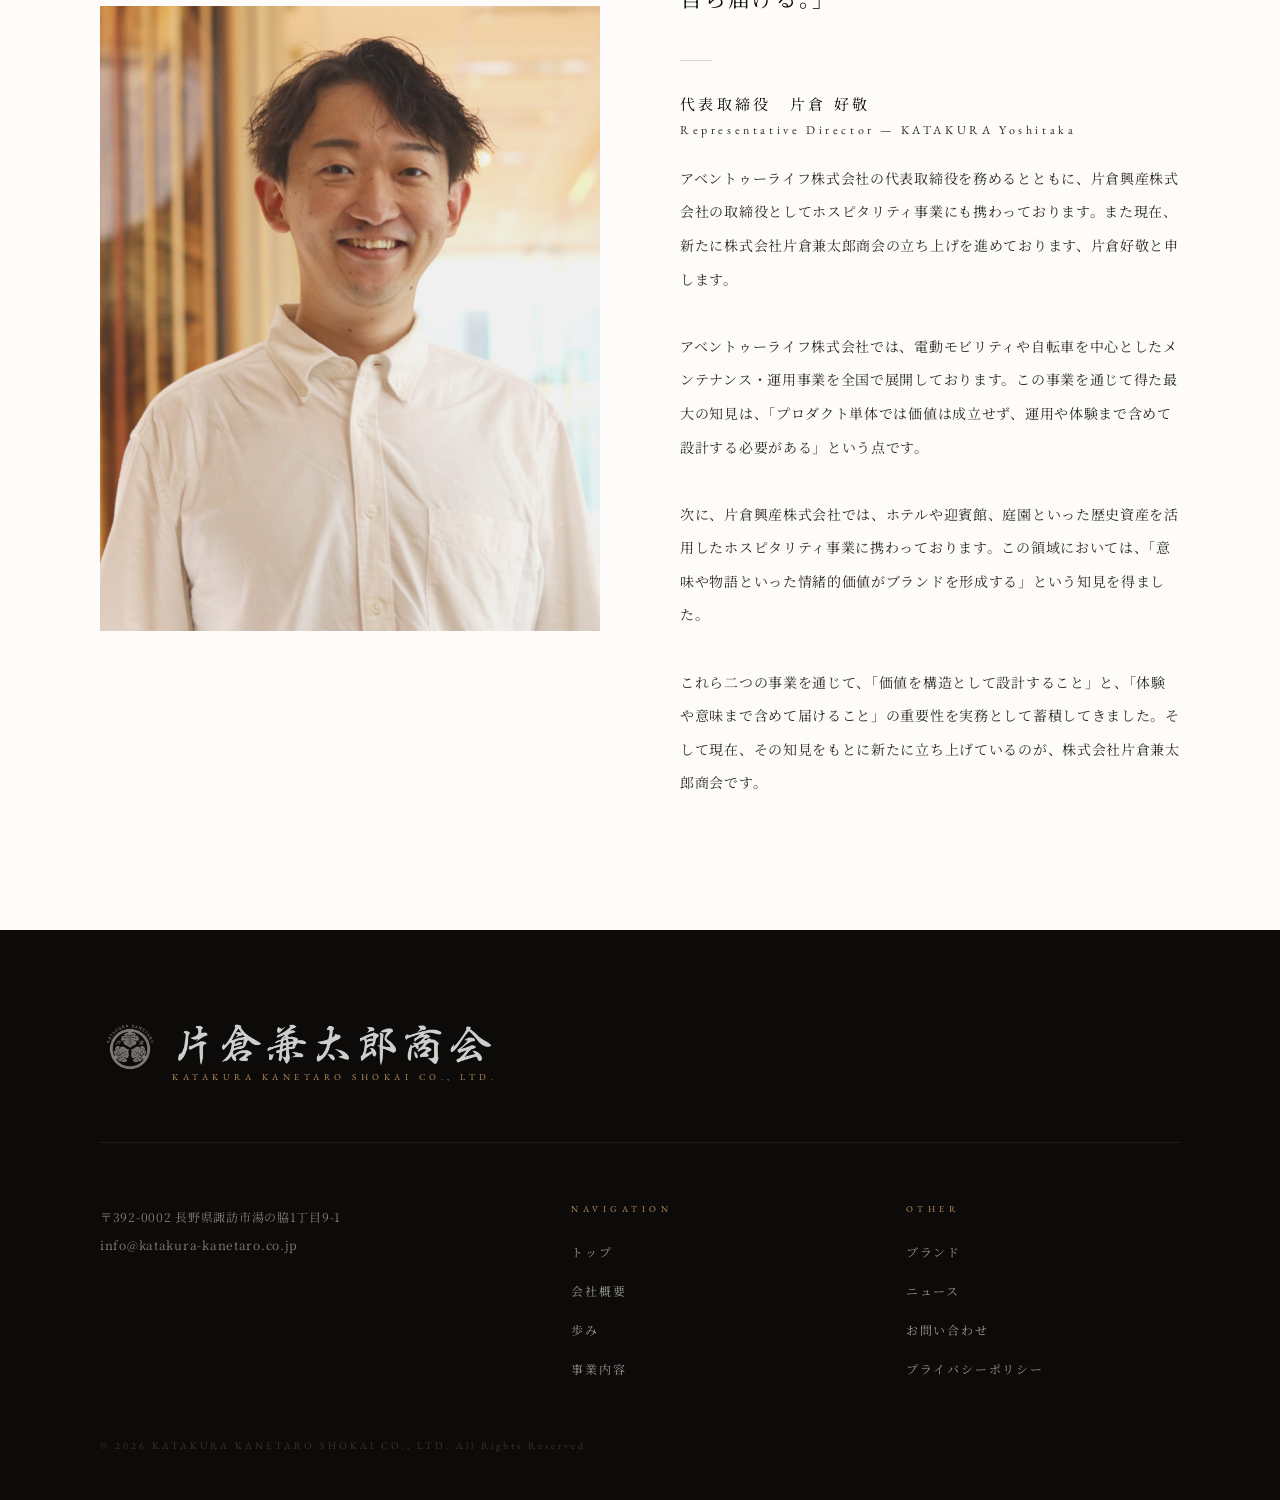
==== commit 42b857fc: "feat: JA/EN言語切り替え・ナビ改修・ブランドページ画像追加・プライバシーポリシー整備 - 全ページにJA/EN言語切り替えトグル追加（lang.js） - ナビバー max-width 拡張" ====
--- a/about.html
+++ b/about.html
@@ -213,33 +213,35 @@
       <img src="assets/logos/text.png" alt="片倉兼太郎商会" class="nav-logo-jp"/>
     </a>
     <ul class="nav-menu">
-      <li><a href="index.html">トップ</a></li>
-      <li><a href="about.html">会社概要</a></li>
-      <li><a href="history.html">歩み</a></li>
-      <li><a href="business.html">事業内容</a></li>
-      <li><a href="brand.html">ブランド</a></li>
-      <li><a href="news.html">ニュース</a></li>
-      <li><a href="contact.html" class="nav-contact">お問い合わせ</a></li>
+      <li><a href="index.html" data-en="Top">トップ</a></li>
+      <li><a href="about.html" data-en="About">会社概要</a></li>
+      <li><a href="history.html" data-en="History">歩み</a></li>
+      <li><a href="business.html" data-en="Business">事業内容</a></li>
+      <li><a href="brand.html" data-en="Brand">ブランド</a></li>
+      <li><a href="news.html" data-en="News">ニュース</a></li>
+      <li><a href="contact.html" class="nav-contact" data-en="Contact">お問い合わせ</a></li>
     </ul>
+    <button class="lang-toggle" id="lang-toggle" aria-label="Language / 言語"><span class="lt-ja">JA</span><span class="lt-dot"> · </span><span class="lt-en">EN</span></button>
     <button class="nav-hamburger" id="hamburger" aria-label="メニュー">
       <span></span><span></span><span></span>
     </button>
   </div>
   <div class="nav-mobile" id="nav-mobile">
-    <a href="index.html">トップ</a>
-    <a href="about.html">会社概要</a>
-    <a href="history.html">歩み</a>
-    <a href="business.html">事業内容</a>
-    <a href="brand.html">ブランド</a>
-    <a href="news.html">ニュース</a>
-    <a href="contact.html">お問い合わせ</a>
+    <a href="index.html" data-en="Top">トップ</a>
+    <a href="about.html" data-en="About">会社概要</a>
+    <a href="history.html" data-en="History">歩み</a>
+    <a href="business.html" data-en="Business">事業内容</a>
+    <a href="brand.html" data-en="Brand">ブランド</a>
+    <a href="news.html" data-en="News">ニュース</a>
+    <a href="contact.html" data-en="Contact">お問い合わせ</a>
+    <button class="lang-toggle" aria-label="Language / 言語"><span class="lt-ja">JA</span><span class="lt-dot"> · </span><span class="lt-en">EN</span></button>
   </div>
 </nav>
 
 <section class="page-hero">
   <div class="page-hero-inner">
     <span class="page-hero-label">Company Profile</span>
-    <h1 class="page-hero-title">会社概要</h1>
+    <h1 class="page-hero-title" data-en="About Us">会社概要</h1>
   </div>
 </section>
 
@@ -247,8 +249,8 @@
 <section class="profile-sec section">
   <div class="section-inner" style="max-width:840px;">
     <span class="section-label">Corporate Profile</span>
-    <h2 class="section-title">企業情報</h2>
-    <p style="margin-top:3rem; font-size:14px; line-height:2.6; color:var(--gray); letter-spacing:0.05em; margin-bottom:3rem;">
+    <h2 class="section-title" data-en="Corporate Profile">企業情報</h2>
+    <p style="margin-top:3rem; font-size:14px; line-height:2.6; color:var(--gray); letter-spacing:0.05em; margin-bottom:3rem;" data-en="Katakura Kanetaro Shokai Co., Ltd. is a company building a new industrial model centered on &quot;value design,&quot; starting from silk — one of Japan&#39;s most treasured traditional materials. Our vision: to bring Japanese silk back to the world.<br/><br/>Japan was once connected to the world through silk, supporting national growth as an industry. Today, however, most of domestic demand is supplied from overseas. Behind this lies a structural issue — not a lack of quality in the material itself, but the absence of design as value.<br/><br/>We own no manufacturing facilities, focusing instead on ingredient design, product design, and brand design — achieving high added value with a lean asset structure. Domestically, we build trust through physician-supervised wellness products in partnership with medical institutions. Internationally, we advance our global expansion while preserving the value of Made in Japan.<br/><br/>Katakura Kanetaro Shokai is not a company that sells materials — we are a company that designs value and delivers it. Starting from silk, we rebuild the value of Japan and bring it to the world.">
       株式会社片倉兼太郎商会は、日本の伝統素材であるシルクを起点に、「価値設計」を中核とした新たな産業モデルを構築する企業です。本事業のビジョンは、「日本のシルクを再び世界へ」です。<br/><br/>
       日本はかつて、シルクを通じて世界とつながり、産業としても国の成長を支えてきました。しかし現代においては、国内需要のほとんどの供給を海外に頼ってしまっている現状です。この背景には、素材そのものではなく、「価値としての設計」がなされていないという構造的な課題があります。<br/><br/>
       当社は製造設備を持たず、原料設計・商品設計・ブランド設計に特化することで、軽資産でありながら高付加価値を実現する事業構造を採用しています。国内では医療機関と連携し医師監修の健康商品を通じて信頼を構築。海外ではMade in Japanの価値を維持したままグローバル展開を進めます。<br/><br/>
@@ -257,39 +259,39 @@
     <div>
       <div class="profile-table">
         <div class="profile-row">
-          <span class="profile-key">商号</span>
+          <span class="profile-key" data-en="Trade Name">商号</span>
           <span class="profile-val">株式会社片倉兼太郎商会（KATAKURA KANETARO SHOKAI CO., LTD.）</span>
         </div>
         <div class="profile-row">
-          <span class="profile-key">法人番号</span>
+          <span class="profile-key" data-en="Corp. Number">法人番号</span>
           <span class="profile-val">7100001039186</span>
         </div>
         <div class="profile-row">
-          <span class="profile-key">代表者</span>
-          <span class="profile-val">代表取締役　片倉 好敬</span>
-        </div>
-        <div class="profile-row">
-          <span class="profile-key">設立</span>
-          <span class="profile-val">2025年10月</span>
-        </div>
-        <div class="profile-row">
-          <span class="profile-key">所在地</span>
-          <span class="profile-val">
+          <span class="profile-key" data-en="Representative">代表者</span>
+          <span class="profile-val" data-en="Representative Director — KATAKURA Yoshitaka">代表取締役　片倉 好敬</span>
+        </div>
+        <div class="profile-row">
+          <span class="profile-key" data-en="Founded">設立</span>
+          <span class="profile-val" data-en="October 2025">2025年10月</span>
+        </div>
+        <div class="profile-row">
+          <span class="profile-key" data-en="Head Office">所在地</span>
+          <span class="profile-val" data-en="1-9-1 Yunowaki, Suwa City, Nagano 392-0002, Japan (HQ)<br/>Hosaka Bldg., 6-23-6 Nishinippori, Arakawa-ku, Tokyo 116-0013, Japan (Tokyo Office)">
             〒392-0002 長野県諏訪市湯の脇1丁目9-1（本社）<br/>
             〒116-0013 東京都荒川区西日暮里６丁目２３−６ 穂坂ビル（東京オフィス）
           </span>
         </div>
         <div class="profile-row">
-          <span class="profile-key">連絡先</span>
+          <span class="profile-key" data-en="Contact">連絡先</span>
           <span class="profile-val">info@katakura-kanetaro.co.jp</span>
         </div>
         <div class="profile-row">
-          <span class="profile-key">事業内容</span>
-          <span class="profile-val">シルクパウダーを核とした美容・健康・ライフスタイル領域のD2Cブランド事業、海外展開事業、体験ホスピタリティ事業、AIによる健康生活支援事業</span>
-        </div>
-        <div class="profile-row">
-          <span class="profile-key">関連施設</span>
-          <span class="profile-val">指月庵（旧諏訪藩庭園 数寄屋建築・日本庭園）</span>
+          <span class="profile-key" data-en="Business">事業内容</span>
+          <span class="profile-val" data-en="D2C brand business in beauty, health, and lifestyle centered on silk powder; global expansion; experience hospitality; AI-driven wellness support">シルクパウダーを核とした美容・健康・ライフスタイル領域のD2Cブランド事業、海外展開事業、体験ホスピタリティ事業、AIによる健康生活支援事業</span>
+        </div>
+        <div class="profile-row">
+          <span class="profile-key" data-en="Facilities">関連施設</span>
+          <span class="profile-val" data-en="Shigetsuan (Former Suwa Domain Garden — sukiya architecture and Japanese garden)">指月庵（旧諏訪藩庭園 数寄屋建築・日本庭園）</span>
         </div>
       </div>
     </div>
@@ -301,27 +303,27 @@
   <div class="section-inner">
     <span class="section-label" style="color:rgba(184,144,96,0.85); justify-content:center; display:flex;">Vision &amp; Values</span>
     <h2 class="vision-heading">"Not to add, but to fulfill."</h2>
-    <p class="vision-jp">足すのではなく、満たす。</p>
+    <p class="vision-jp" data-en="Not to add — but to fulfill.">足すのではなく、満たす。</p>
     <div class="value-grid">
       <div class="value-card">
         <span class="value-num">— 01</span>
         <h3 class="value-title">User-centric</h3>
-        <p class="value-body">常にお客様の視点に立ち、真に求められる価値を追求します。</p>
+        <p class="value-body" data-en="We always take the customer&#39;s perspective and pursue the value they truly seek.">常にお客様の視点に立ち、真に求められる価値を追求します。</p>
       </div>
       <div class="value-card">
         <span class="value-num">— 02</span>
         <h3 class="value-title">Medical Collaboration</h3>
-        <p class="value-body">医療・科学的根拠に基づいた製品開発で、健やかな暮らしを支えます。</p>
+        <p class="value-body" data-en="We support healthy lives through product development grounded in medical and scientific evidence.">医療・科学的根拠に基づいた製品開発で、健やかな暮らしを支えます。</p>
       </div>
       <div class="value-card">
         <span class="value-num">— 03</span>
         <h3 class="value-title">Experience Value</h3>
-        <p class="value-body">モノとしての価値を超え、記憶に残る体験価値を創造します。</p>
+        <p class="value-body" data-en="We create memorable experiential value that transcends the product itself.">モノとしての価値を超え、記憶に残る体験価値を創造します。</p>
       </div>
       <div class="value-card">
         <span class="value-num">— 04</span>
         <h3 class="value-title">Design Management</h3>
-        <p class="value-body">デザインを経営の核に据え、一貫したブランド価値を構築します。</p>
+        <p class="value-body" data-en="We place design at the core of management and build consistent brand value.">デザインを経営の核に据え、一貫したブランド価値を構築します。</p>
       </div>
     </div>
   </div>
@@ -336,15 +338,15 @@
       </div>
       <div>
         <span class="ceo-label">CEO Greeting</span>
-        <blockquote class="ceo-quote">
+        <blockquote class="ceo-quote" data-en="&quot;Not to sell materials —<br/>but to design value,<br/>and deliver it ourselves.&quot;">
           「素材を売るのではなく、<br/>
           価値として設計し、<br/>
           自ら届ける。」
         </blockquote>
         <div class="ceo-divider"></div>
-        <p class="ceo-name">代表取締役　片倉 好敬</p>
-        <p class="ceo-name-en">Representative Director — KATAKURA Yoshitaka</p>
-        <p class="ceo-bio">
+        <p class="ceo-name" data-en="KATAKURA Yoshitaka">代表取締役　片倉 好敬</p>
+        <p class="ceo-name-en" data-en="Representative Director">Representative Director — KATAKURA Yoshitaka</p>
+        <p class="ceo-bio" data-en="I am Yoshitaka Katakura, Representative Director of Aventure Life Co., Ltd. and a Director of Katakura Kosan Co., Ltd., where I am involved in hospitality operations. I am also currently leading the launch of Katakura Kanetaro Shokai Co., Ltd.<br/><br/>At Aventure Life, I oversee nationwide maintenance and operations centered on electric mobility and bicycles. The greatest insight I gained through this work is that value cannot be established by a product alone — it must be designed to include the entire experience of use.<br/><br/>At Katakura Kosan, I work in hospitality leveraging historical assets such as hotels, guesthouses, and gardens. This taught me that emotional value — meaning and narrative — is what forms a brand.<br/><br/>Through these two ventures, I have accumulated the understanding that designing value as a structure, and delivering it in a way that encompasses experience and meaning, are of the utmost importance. It is on this foundation that I am now building Katakura Kanetaro Shokai Co., Ltd.">
           アベントゥーライフ株式会社の代表取締役を務めるとともに、片倉興産株式会社の取締役としてホスピタリティ事業にも携わっております。また現在、新たに株式会社片倉兼太郎商会の立ち上げを進めております、片倉好敬と申します。<br/><br/>
           アベントゥーライフ株式会社では、電動モビリティや自転車を中心としたメンテナンス・運用事業を全国で展開しております。この事業を通じて得た最大の知見は、「プロダクト単体では価値は成立せず、運用や体験まで含めて設計する必要がある」という点です。<br/><br/>
           次に、片倉興産株式会社では、ホテルや迎賓館、庭園といった歴史資産を活用したホスピタリティ事業に携わっております。この領域においては、「意味や物語といった情緒的価値がブランドを形成する」という知見を得ました。<br/><br/>
@@ -366,7 +368,7 @@
     </div>
     <div class="footer-grid">
       <div>
-        <address class="footer-addr">
+        <address class="footer-addr" data-en="1-9-1 Yunowaki, Suwa City, Nagano 392-0002, Japan&lt;br/&gt;info@katakura-kanetaro.co.jp">
           〒392-0002 長野県諏訪市湯の脇1丁目9-1<br/>
           info@katakura-kanetaro.co.jp
         </address>
@@ -374,19 +376,19 @@
       <div>
         <span class="footer-nav-label">Navigation</span>
         <ul class="footer-nav-list">
-          <li><a href="index.html">トップ</a></li>
-          <li><a href="about.html">会社概要</a></li>
-          <li><a href="history.html">歩み</a></li>
-          <li><a href="business.html">事業内容</a></li>
+          <li><a href="index.html" data-en="Top">トップ</a></li>
+          <li><a href="about.html" data-en="About">会社概要</a></li>
+          <li><a href="history.html" data-en="History">歩み</a></li>
+          <li><a href="business.html" data-en="Business">事業内容</a></li>
         </ul>
       </div>
       <div>
         <span class="footer-nav-label">Other</span>
         <ul class="footer-nav-list">
-          <li><a href="brand.html">ブランド</a></li>
-          <li><a href="news.html">ニュース</a></li>
-          <li><a href="contact.html">お問い合わせ</a></li>
-          <li><a href="privacy.html">プライバシーポリシー</a></li>
+          <li><a href="brand.html" data-en="Brand">ブランド</a></li>
+          <li><a href="news.html" data-en="News">ニュース</a></li>
+          <li><a href="contact.html" data-en="Contact">お問い合わせ</a></li>
+          <li><a href="privacy.html" data-en="Privacy Policy">プライバシーポリシー</a></li>
         </ul>
       </div>
     </div>
@@ -396,6 +398,7 @@
   </div>
 </footer>
 
+<script src="assets/js/lang.js"></script>
 <script>
   const hamburger = document.getElementById('hamburger');
   const navMobile = document.getElementById('nav-mobile');
--- a/style.css
+++ b/style.css
@@ -54,13 +54,12 @@
   border-bottom-color: var(--ash);
 }
 .nav-inner {
-  max-width: 1080px;
+  max-width: 1320px;
   margin: 0 auto;
   padding: 0 3rem;
   height: 84px;
   display: flex;
   align-items: center;
-  justify-content: space-between;
 }
 .nav-logo {
   text-decoration: none;
@@ -68,6 +67,7 @@
   align-items: center;
   gap: 0.75rem;
   transition: opacity 0.3s;
+  margin-right: auto; /* ロゴで左端固定・右側グループをまとめる */
 }
 .nav-logo:hover { opacity: 0.65; }
 .nav-logo-crest {
@@ -93,13 +93,15 @@
 .nav-menu {
   display: flex;
   align-items: center;
-  gap: 2.5rem;
+  gap: 0.25rem;
   list-style: none;
 }
 .nav-menu a {
   font-size: 12px;
-  letter-spacing: 0.22em;
-  text-decoration: none;
+  letter-spacing: 0.18em;
+  text-decoration: none;
+  white-space: nowrap;
+  padding: 5px 14px;
   transition: opacity 0.25s, color 0.5s;
 }
 .site-nav:not(.is-scrolled) .nav-menu a { color: rgba(255,255,255,0.8); }
@@ -112,6 +114,53 @@
 }
 .site-nav:not(.is-scrolled) .nav-menu a.nav-contact:hover { background: rgba(255,255,255,0.1); }
 .site-nav.is-scrolled .nav-menu a.nav-contact:hover { background: var(--black); color: var(--white); }
+
+/* ── LANG TOGGLE ── */
+.lang-toggle {
+  display: flex;
+  align-items: center;
+  gap: 4px;
+  background: none;
+  border: 1px solid var(--ash);
+  cursor: pointer;
+  padding: 5px 12px;
+  font-family: 'EB Garamond', serif;
+  font-size: 11px;
+  letter-spacing: 0.2em;
+  color: var(--gray);
+  transition: border-color 0.25s, color 0.25s;
+  flex-shrink: 0;
+  margin-left: auto;   /* 絶対右端に固定 */
+  margin-right: 0;
+}
+.lang-toggle:hover { border-color: var(--gray); }
+.site-nav:not(.is-scrolled) .lang-toggle {
+  border-color: rgba(255,255,255,0.25);
+  color: rgba(255,255,255,0.65);
+}
+.site-nav:not(.is-scrolled) .lang-toggle:hover {
+  border-color: rgba(255,255,255,0.55);
+  color: rgba(255,255,255,0.9);
+}
+.lt-dot { opacity: 0.35; }
+.lt-ja, .lt-en { transition: color 0.2s; }
+.lt-ja.active, .lt-en.active { color: var(--gold); }
+.site-nav:not(.is-scrolled) .lt-ja.active,
+.site-nav:not(.is-scrolled) .lt-en.active { color: rgba(184,144,96,0.9); }
+
+/* Mobile lang toggle inside drawer */
+.nav-mobile .lang-toggle {
+  border: none;
+  border-bottom: 1px solid var(--ash);
+  padding: 1rem 0;
+  font-size: 12px;
+  letter-spacing: 0.25em;
+  color: var(--black);
+  margin: 0;
+  border-radius: 0;
+  justify-content: flex-start;
+}
+.nav-mobile .lang-toggle:hover { border-color: var(--ash); color: var(--gray); }
 
 .nav-hamburger {
   display: none;
@@ -395,12 +444,14 @@
 @media (max-width: 1240px) {
   .nav-inner { padding: 0 2rem; }
   .nav-logo { gap: 0.5rem; }
-  .nav-menu { gap: 1.8rem; }
-  .nav-menu a { letter-spacing: 0.16em; }
+  .nav-menu { gap: 0; }
+  .nav-menu a { padding: 5px 10px; letter-spacing: 0.13em; }
 }
 @media (max-width: 1024px) {
   .nav-menu { display: none; }
   .nav-hamburger { display: flex; }
+  /* Hide desktop lang toggle; mobile version lives inside nav-mobile */
+  .nav-inner > .lang-toggle { display: none; }
   .footer-grid { grid-template-columns: 1fr 1fr; }
 }
 @media (max-width: 640px) {
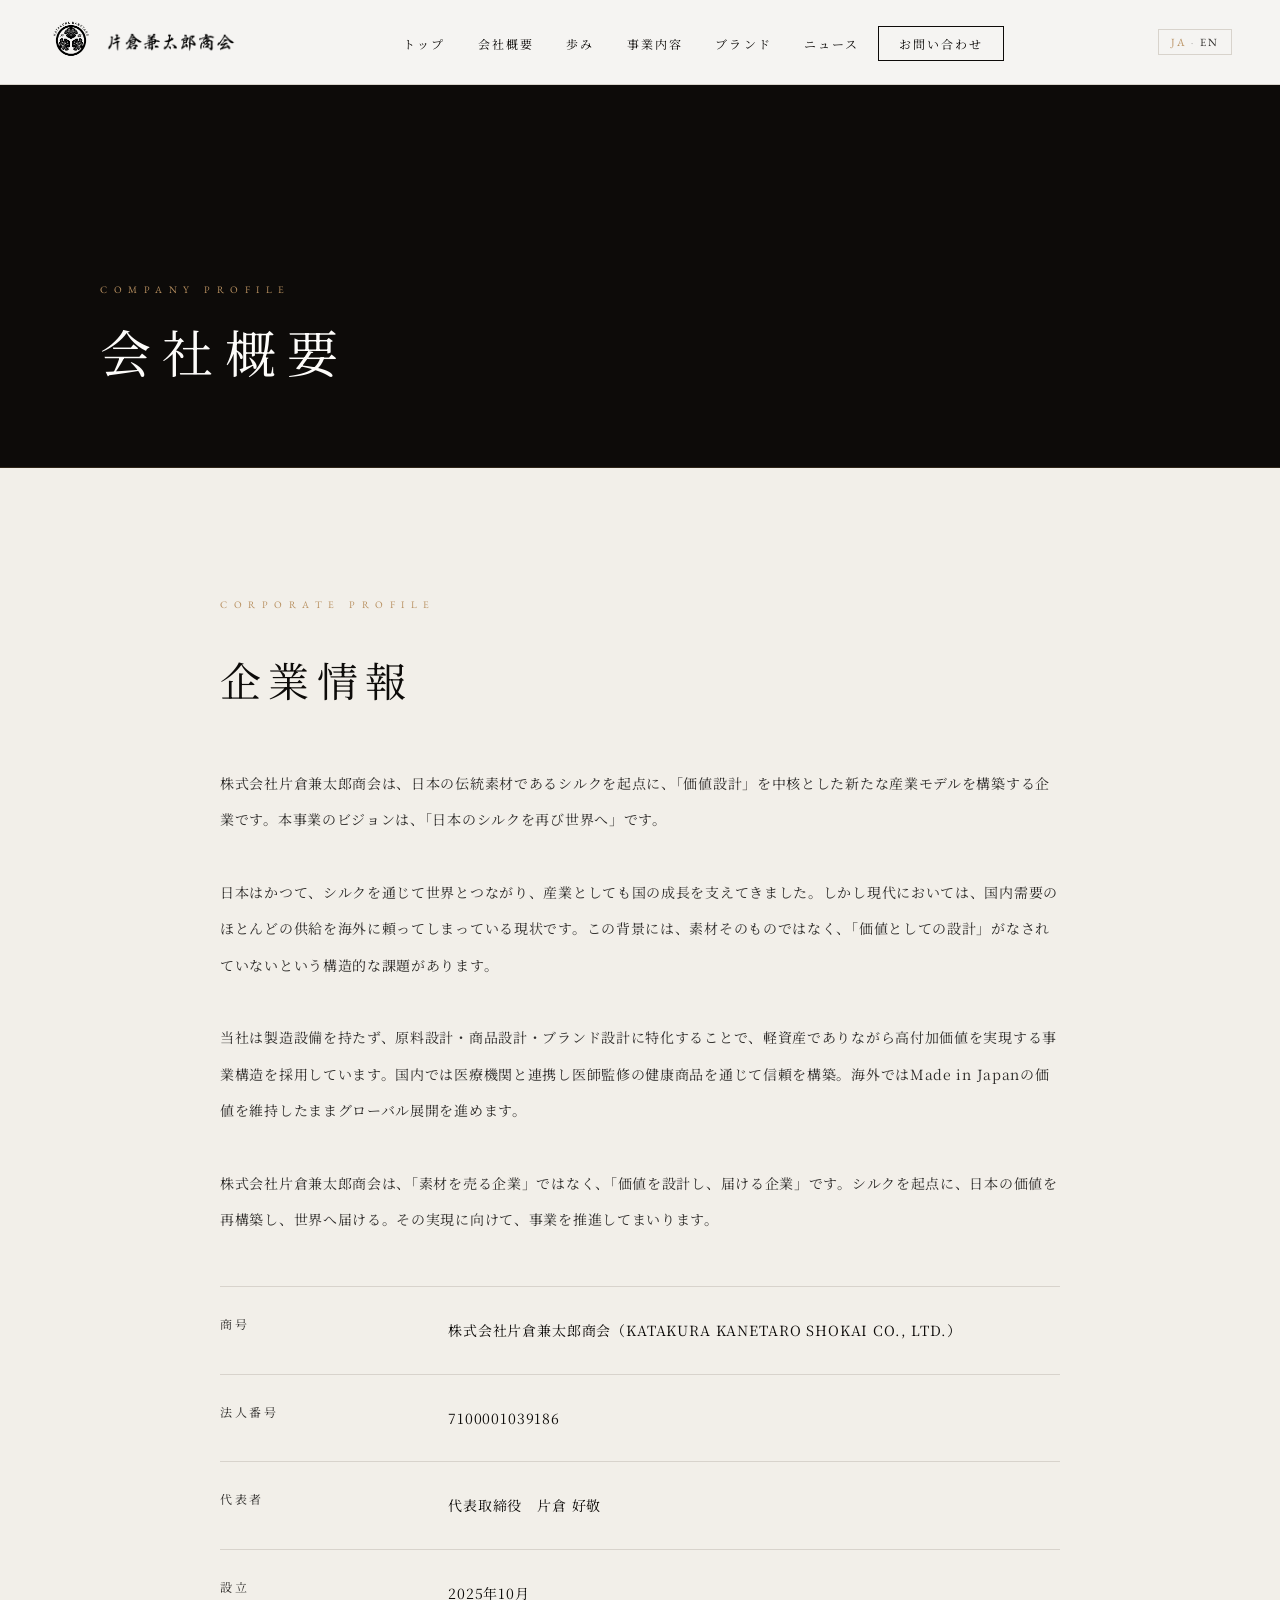
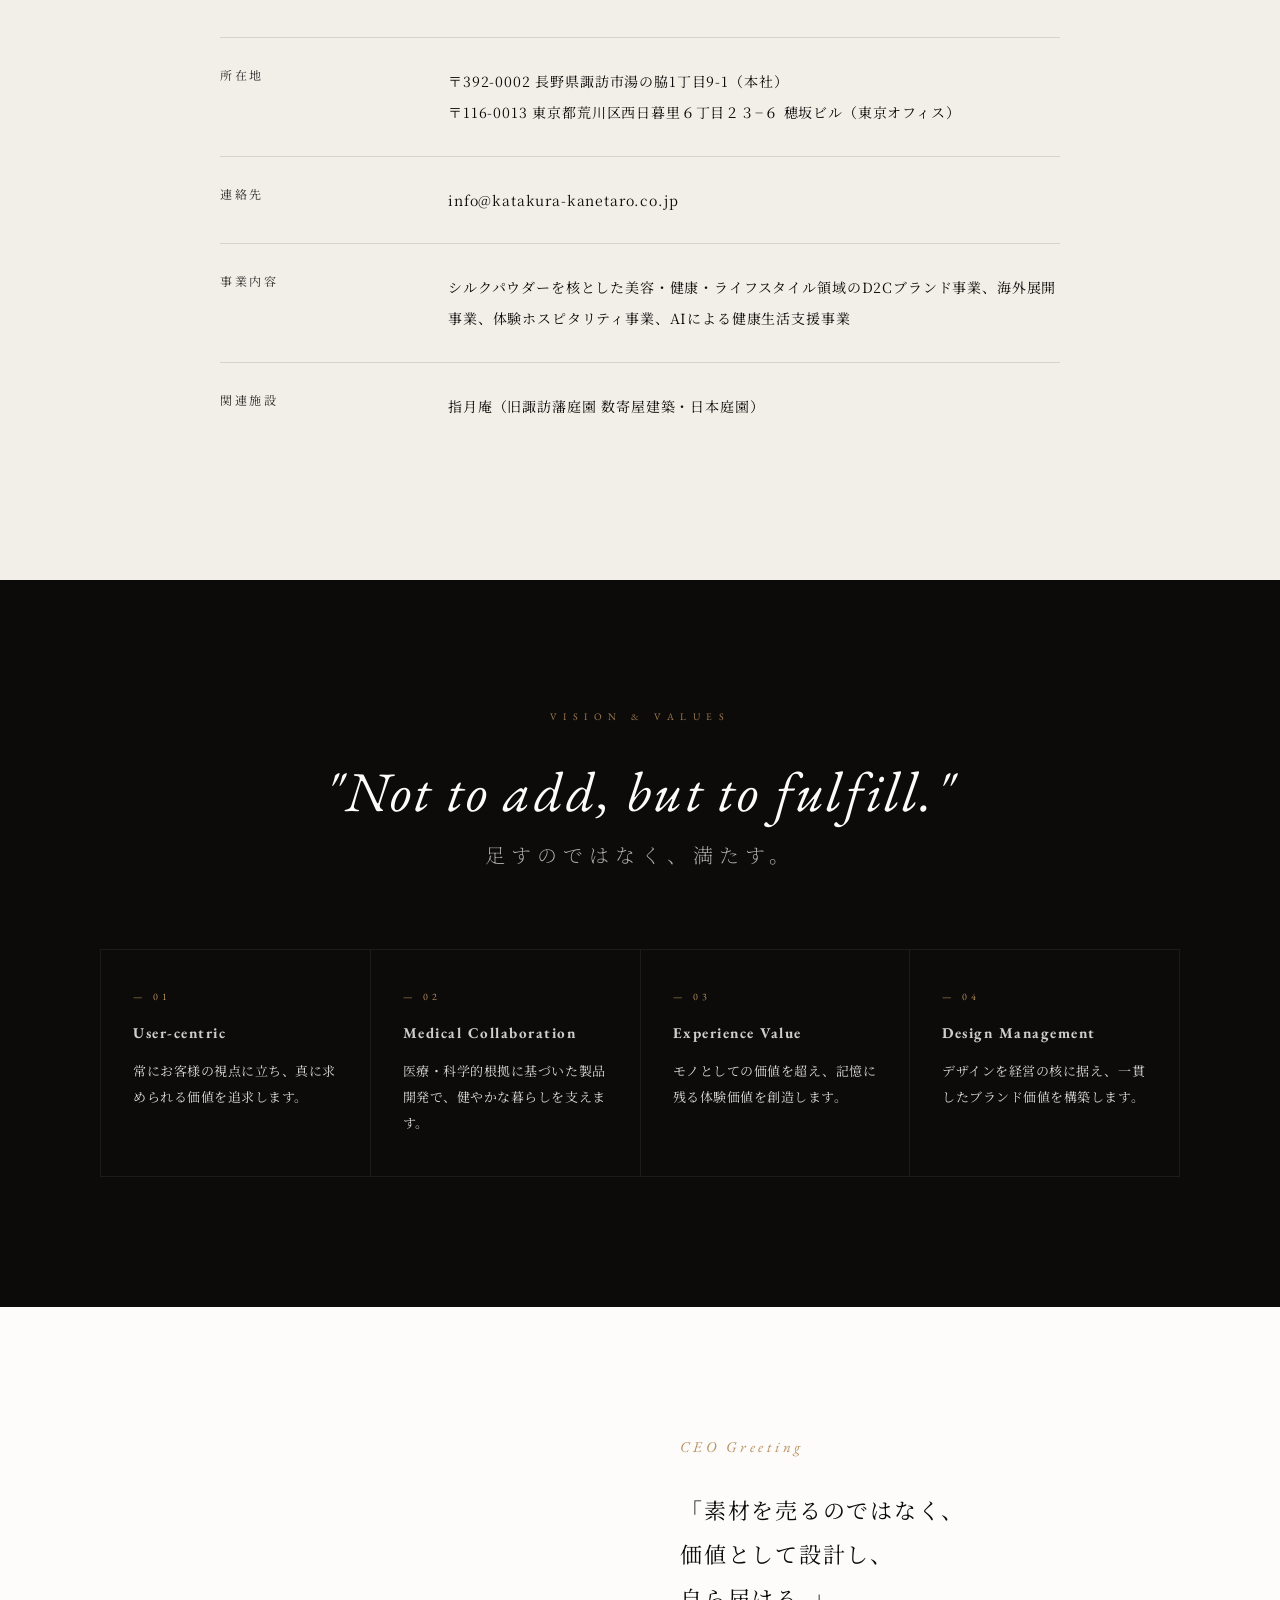
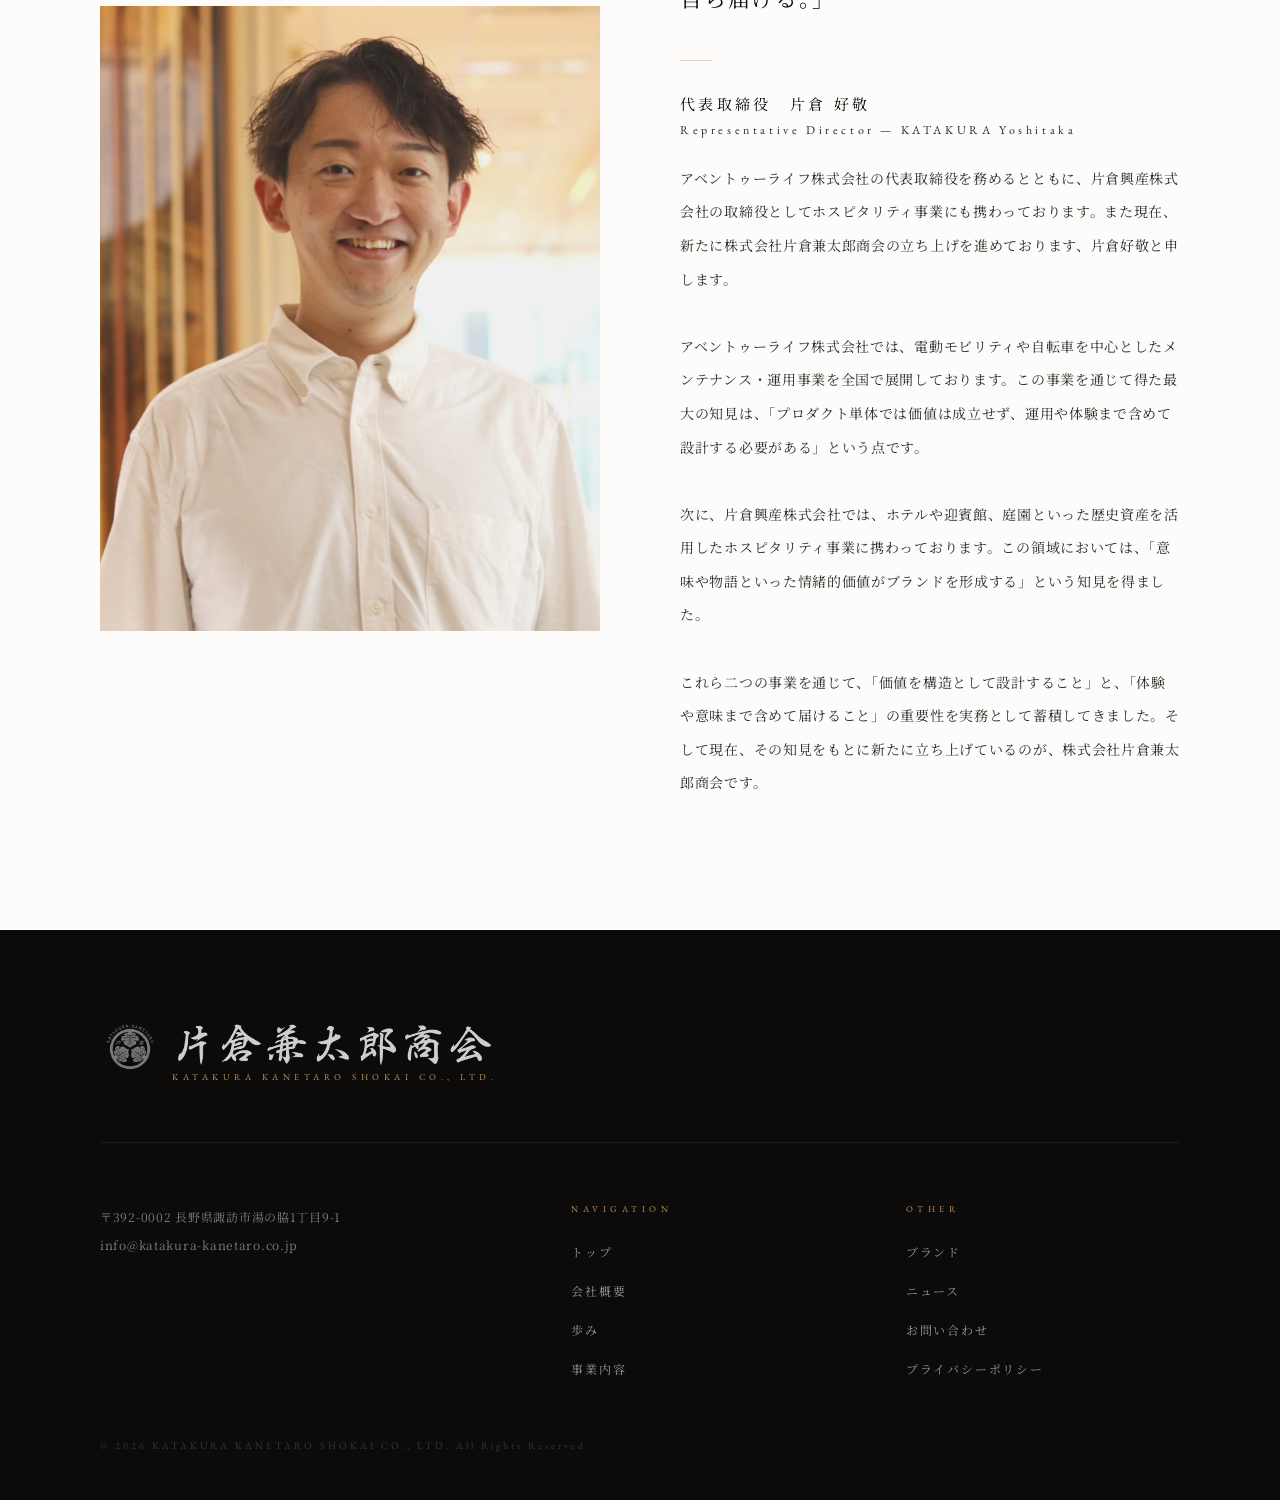
==== commit b6954300: "perf: WebP変換・遅延読み込み・フォント非同期化で高速化 画像をWebPに変換（合計約10MB → 約630KB、約94%削減）: - hero.png 2.1MB → hero.webp 1" ====
--- a/about.html
+++ b/about.html
@@ -2,26 +2,26 @@
 <html lang="ja">
 <head>
   <meta charset="utf-8"/>
-  <meta name="viewport" content="width=device-width, initial-scale=1.0"/>
+  <meta name="viewport" content="width=device-width, initial-scale=1.0, viewport-fit=cover"/>
   <title>会社概要 | 片倉兼太郎商会</title>
   <meta name="description" content="株式会社片倉兼太郎商会の会社概要。代表メッセージ、ビジョン、企業としての想い。1873年創業のシルクの知見をウェルネスへ。長野県諏訪市本社。"/>
   <meta name="robots" content="index, follow"/>
   <meta name="theme-color" content="#fdfcfa"/>
   <link rel="canonical" href="https://katakura-silk.netlify.app/about.html"/>
-  <link rel="icon" href="assets/logos/crest.png" type="image/png"/>
-  <link rel="apple-touch-icon" href="assets/logos/crest.png"/>
+  <link rel="icon" href="assets/logos/crest.webp" type="image/png"/>
+  <link rel="apple-touch-icon" href="assets/logos/crest.webp"/>
   <meta property="og:type" content="website"/>
   <meta property="og:site_name" content="株式会社片倉兼太郎商会"/>
   <meta property="og:locale" content="ja_JP"/>
   <meta property="og:url" content="https://katakura-silk.netlify.app/about.html"/>
   <meta property="og:title" content="会社概要 | 片倉兼太郎商会"/>
   <meta property="og:description" content="株式会社片倉兼太郎商会の会社概要。代表メッセージ、ビジョン、企業としての想いをご紹介します。"/>
-  <meta property="og:image" content="https://katakura-silk.netlify.app/assets/images/ceo.png"/>
+  <meta property="og:image" content="https://katakura-silk.netlify.app/assets/images/ceo.webp"/>
   <meta property="og:image:alt" content="株式会社片倉兼太郎商会 会社概要"/>
   <meta name="twitter:card" content="summary_large_image"/>
   <meta name="twitter:title" content="会社概要 | 片倉兼太郎商会"/>
   <meta name="twitter:description" content="株式会社片倉兼太郎商会の会社概要。代表メッセージ、ビジョン、企業としての想いをご紹介します。"/>
-  <meta name="twitter:image" content="https://katakura-silk.netlify.app/assets/images/ceo.png"/>
+  <meta name="twitter:image" content="https://katakura-silk.netlify.app/assets/images/ceo.webp"/>
   <script type="application/ld+json">
   {
     "@context": "https://schema.org",
@@ -48,7 +48,9 @@
   </script>
   <link rel="preconnect" href="https://fonts.googleapis.com"/>
   <link rel="preconnect" href="https://fonts.gstatic.com" crossorigin/>
-  <link href="https://fonts.googleapis.com/css2?family=Noto+Serif+JP:wght@200;300;400;500;700&family=EB+Garamond:ital,wght@0,300;0,400;0,500;1,300;1,400&display=swap" rel="stylesheet"/>
+  <link rel="preload" as="style" href="https://fonts.googleapis.com/css2?family=Noto+Serif+JP:wght@200;300;400;500;700&family=EB+Garamond:ital,wght@0,300;0,400;0,500;1,300;1,400&display=swap"/>
+  <link rel="stylesheet" href="https://fonts.googleapis.com/css2?family=Noto+Serif+JP:wght@200;300;400;500;700&family=EB+Garamond:ital,wght@0,300;0,400;0,500;1,300;1,400&display=swap" media="print" onload="this.media='all'"/>
+  <noscript><link rel="stylesheet" href="https://fonts.googleapis.com/css2?family=Noto+Serif+JP:wght@200;300;400;500;700&family=EB+Garamond:ital,wght@0,300;0,400;0,500;1,300;1,400&display=swap"/></noscript>
   <link rel="stylesheet" href="style.css"/>
   <style>
     /* ── CEO ── */
@@ -209,8 +211,8 @@
 <nav class="site-nav is-scrolled" id="site-nav">
   <div class="nav-inner">
     <a href="index.html" class="nav-logo">
-      <img src="assets/logos/crest.png" alt="片倉兼太郎商会" class="nav-logo-crest"/>
-      <img src="assets/logos/text.png" alt="片倉兼太郎商会" class="nav-logo-jp"/>
+      <img src="assets/logos/crest.webp" alt="片倉兼太郎商会" class="nav-logo-crest"/>
+      <img src="assets/logos/text.webp" alt="片倉兼太郎商会" class="nav-logo-jp"/>
     </a>
     <ul class="nav-menu">
       <li><a href="index.html" data-en="Top">トップ</a></li>
@@ -334,7 +336,7 @@
   <div class="section-inner">
     <div class="ceo-layout">
       <div class="ceo-photo">
-        <img src="assets/images/ceo.png" alt="代表取締役 片倉 好敬"/>
+        <img src="assets/images/ceo.webp" alt="代表取締役 片倉 好敬"/ loading="lazy" decoding="async">
       </div>
       <div>
         <span class="ceo-label">CEO Greeting</span>
@@ -360,9 +362,9 @@
 <footer class="site-footer">
   <div class="footer-inner">
     <div class="footer-logo">
-      <img src="assets/logos/crest.png" alt="片倉兼太郎商会"/>
+      <img src="assets/logos/crest.webp" alt="片倉兼太郎商会"/>
       <div class="footer-logo-text">
-        <img src="assets/logos/text.png" alt="片倉兼太郎商会" class="footer-logo-jp"/>
+        <img src="assets/logos/text.webp" alt="片倉兼太郎商会" class="footer-logo-jp"/>
         <span class="footer-logo-en">KATAKURA KANETARO SHOKAI CO., LTD.</span>
       </div>
     </div>
--- a/style.css
+++ b/style.css
@@ -16,6 +16,7 @@
 
 /* ── RESET ── */
 *, *::before, *::after { margin: 0; padding: 0; box-sizing: border-box; }
+* { -webkit-tap-highlight-color: transparent; } /* iOS タップ時の青フラッシュ除去 */
 html { scroll-behavior: smooth; }
 body {
   font-family: '游明朝', 'Yu Mincho', 'Noto Serif JP', 'Hiragino Mincho ProN', serif;
@@ -23,6 +24,8 @@
   color: var(--black);
   -webkit-font-smoothing: antialiased;
   overflow-x: hidden;
+  overflow-wrap: break-word;  /* 長い英単語・URLの折り返し */
+  line-break: strict;          /* 日本語の句読点前後の不自然な改行を防ぐ */
 }
 .en { font-family: 'EB Garamond', Georgia, serif; }
 
@@ -46,6 +49,7 @@
   z-index: 500;
   transition: background 0.5s, border-color 0.5s;
   border-bottom: 1px solid transparent;
+  padding-top: env(safe-area-inset-top, 0px); /* ノッチ・Dynamic Island対応 */
 }
 .site-nav.is-scrolled {
   background: rgba(253, 252, 250, 0.97);
@@ -148,19 +152,23 @@
 .site-nav:not(.is-scrolled) .lt-ja.active,
 .site-nav:not(.is-scrolled) .lt-en.active { color: rgba(184,144,96,0.9); }
 
-/* Mobile lang toggle inside drawer */
+/* Mobile lang toggle inside drawer — ボタンとして目立つ設計 */
 .nav-mobile .lang-toggle {
-  border: none;
-  border-bottom: 1px solid var(--ash);
-  padding: 1rem 0;
-  font-size: 12px;
-  letter-spacing: 0.25em;
-  color: var(--black);
-  margin: 0;
-  border-radius: 0;
-  justify-content: flex-start;
-}
-.nav-mobile .lang-toggle:hover { border-color: var(--ash); color: var(--gray); }
+  border: 1px solid rgba(184,144,96,0.45);
+  padding: 0.9rem 1.5rem;
+  font-size: 14px;
+  letter-spacing: 0.3em;
+  color: var(--gold);
+  margin: 1.25rem 0 0.5rem;
+  border-radius: 1px;
+  justify-content: center;
+  background: rgba(184,144,96,0.04);
+  min-height: 48px; /* タップ領域 44px以上 */
+}
+.nav-mobile .lang-toggle:hover {
+  border-color: rgba(184,144,96,0.7);
+  background: rgba(184,144,96,0.09);
+}
 
 .nav-hamburger {
   display: none;
@@ -202,7 +210,7 @@
 
 /* ── PAGE HERO (sub pages) ── */
 .page-hero {
-  padding-top: 84px;
+  padding-top: calc(84px + env(safe-area-inset-top, 0px)); /* ナビ高さ + ノッチ分 */
   height: 52vh;
   min-height: 340px;
   background: var(--black);
@@ -284,6 +292,7 @@
   text-decoration: none;
   text-transform: uppercase;
   transition: opacity 0.25s;
+  min-height: 44px; /* タッチターゲット最小44px（Apple HIG）*/
 }
 .read-more::after {
   content: '';
@@ -300,7 +309,7 @@
 .site-footer {
   background: var(--black);
   color: var(--white);
-  padding: 90px 3rem 48px;
+  padding: 90px 3rem calc(48px + env(safe-area-inset-bottom, 0px)); /* ホームバー対応 */
 }
 .footer-inner { max-width: 1080px; margin: 0 auto; }
 .footer-logo {
@@ -453,6 +462,10 @@
   /* Hide desktop lang toggle; mobile version lives inside nav-mobile */
   .nav-inner > .lang-toggle { display: none; }
   .footer-grid { grid-template-columns: 1fr 1fr; }
+}
+/* タブレット中間余白 */
+@media (max-width: 900px) {
+  .section { padding: 90px 2rem; }
 }
 @media (max-width: 640px) {
   .section { padding: 72px 1.5rem; }
@@ -464,10 +477,12 @@
   .footer-logo { flex-direction: column; align-items: flex-start; gap: 0.75rem; }
   .footer-logo-jp { height: 36px; }
   .footer-logo > img { height: 48px; width: 48px; }
-  .page-hero { padding: 4rem 1.5rem 3rem; padding-top: calc(72px + 2rem); }
-  .page-hero-title { letter-spacing: 0.15em; }
+  .footer-logo-en { letter-spacing: 0.15em; font-size: 8px; } /* 長い英語社名のはみ出し防止 */
+  .page-hero { padding: 4rem 1.5rem 3rem; padding-top: calc(72px + 2rem + env(safe-area-inset-top, 0px)); }
+  .page-hero-title { letter-spacing: 0.06em; } /* スマホで letter-spacing を大幅削減 → 変な改行防止 */
   .news-item { flex-direction: column; gap: 0.5rem; }
   .news-date { min-width: auto; }
-  .section-title { letter-spacing: 0.1em; }
-  .section-label { letter-spacing: 0.3em; }
-}
+  .section-title { letter-spacing: 0.05em; } /* スマホで削減 */
+  .section-label { letter-spacing: 0.25em; } /* スマホで削減 */
+  .section-body { font-size: 16px; line-height: 2.2; letter-spacing: 0.04em; } /* スマホ: 16px推奨・日本語letter-spacing削減 */
+}
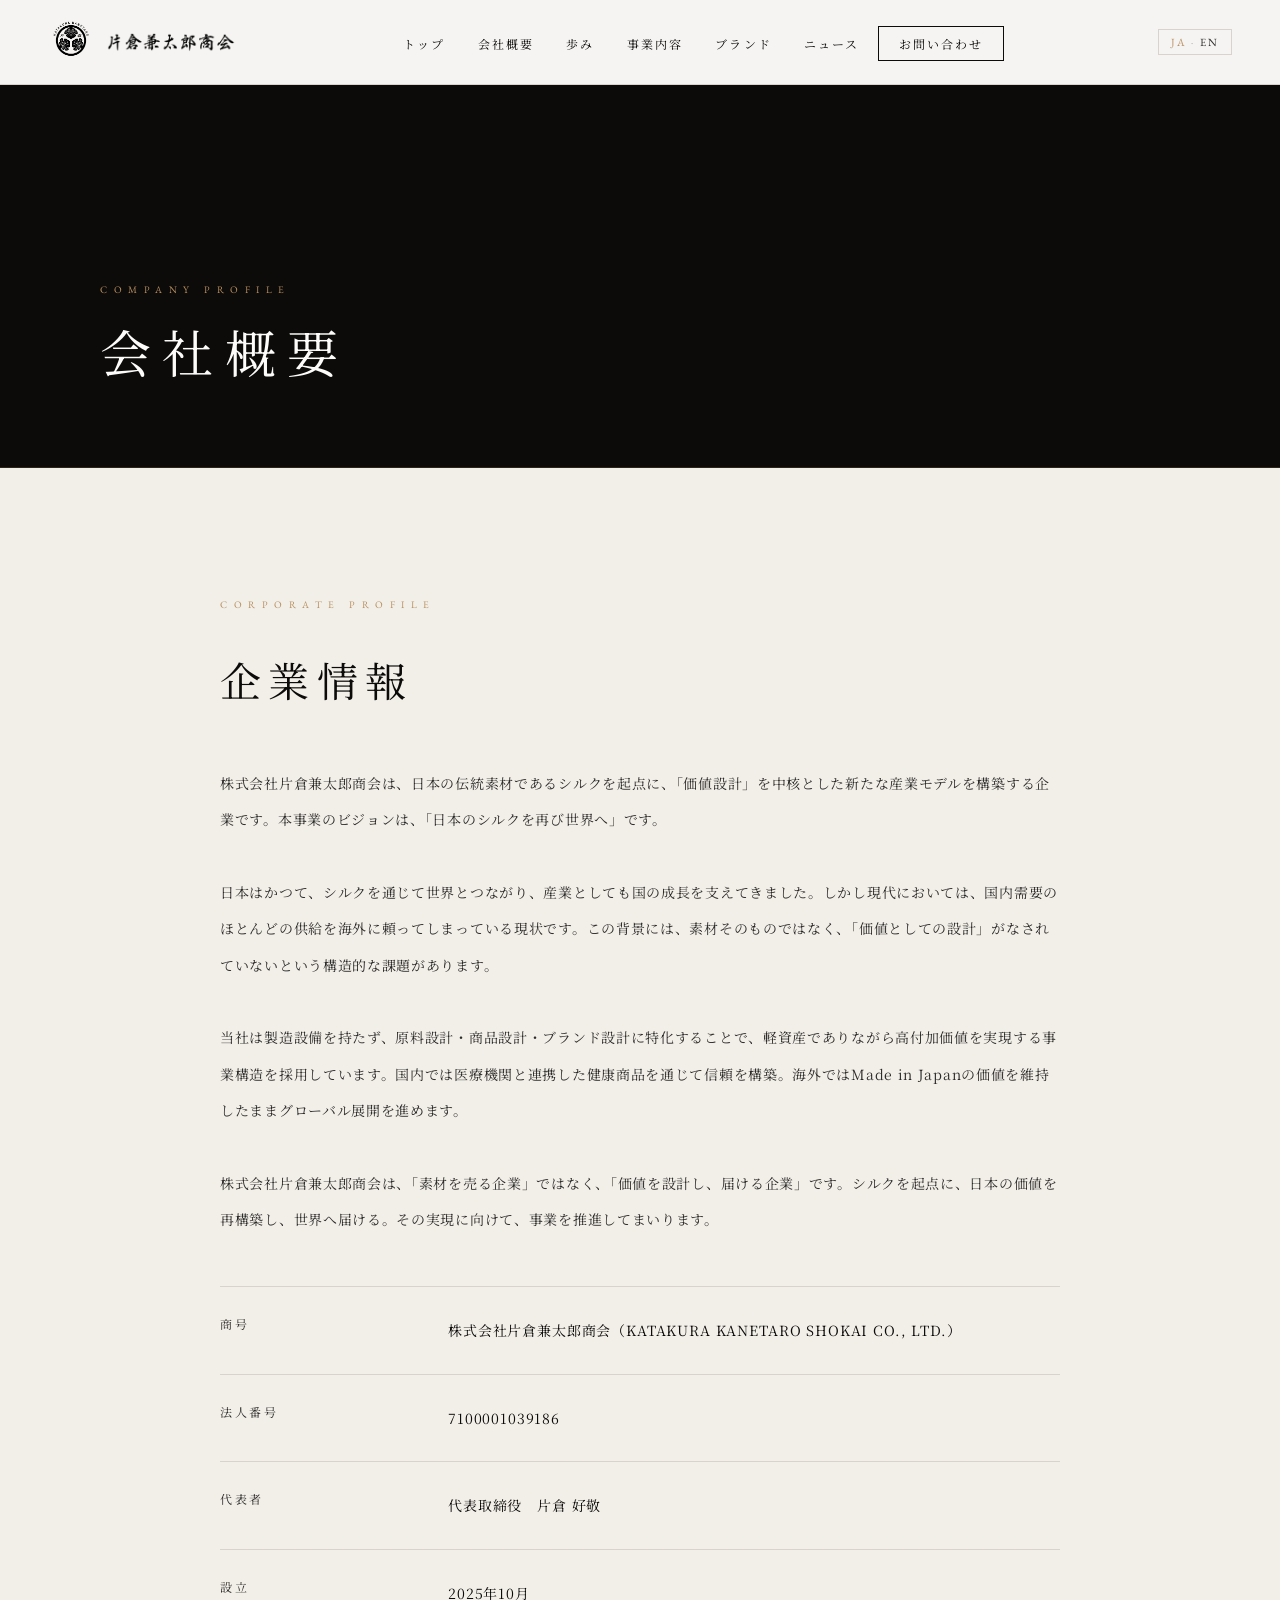
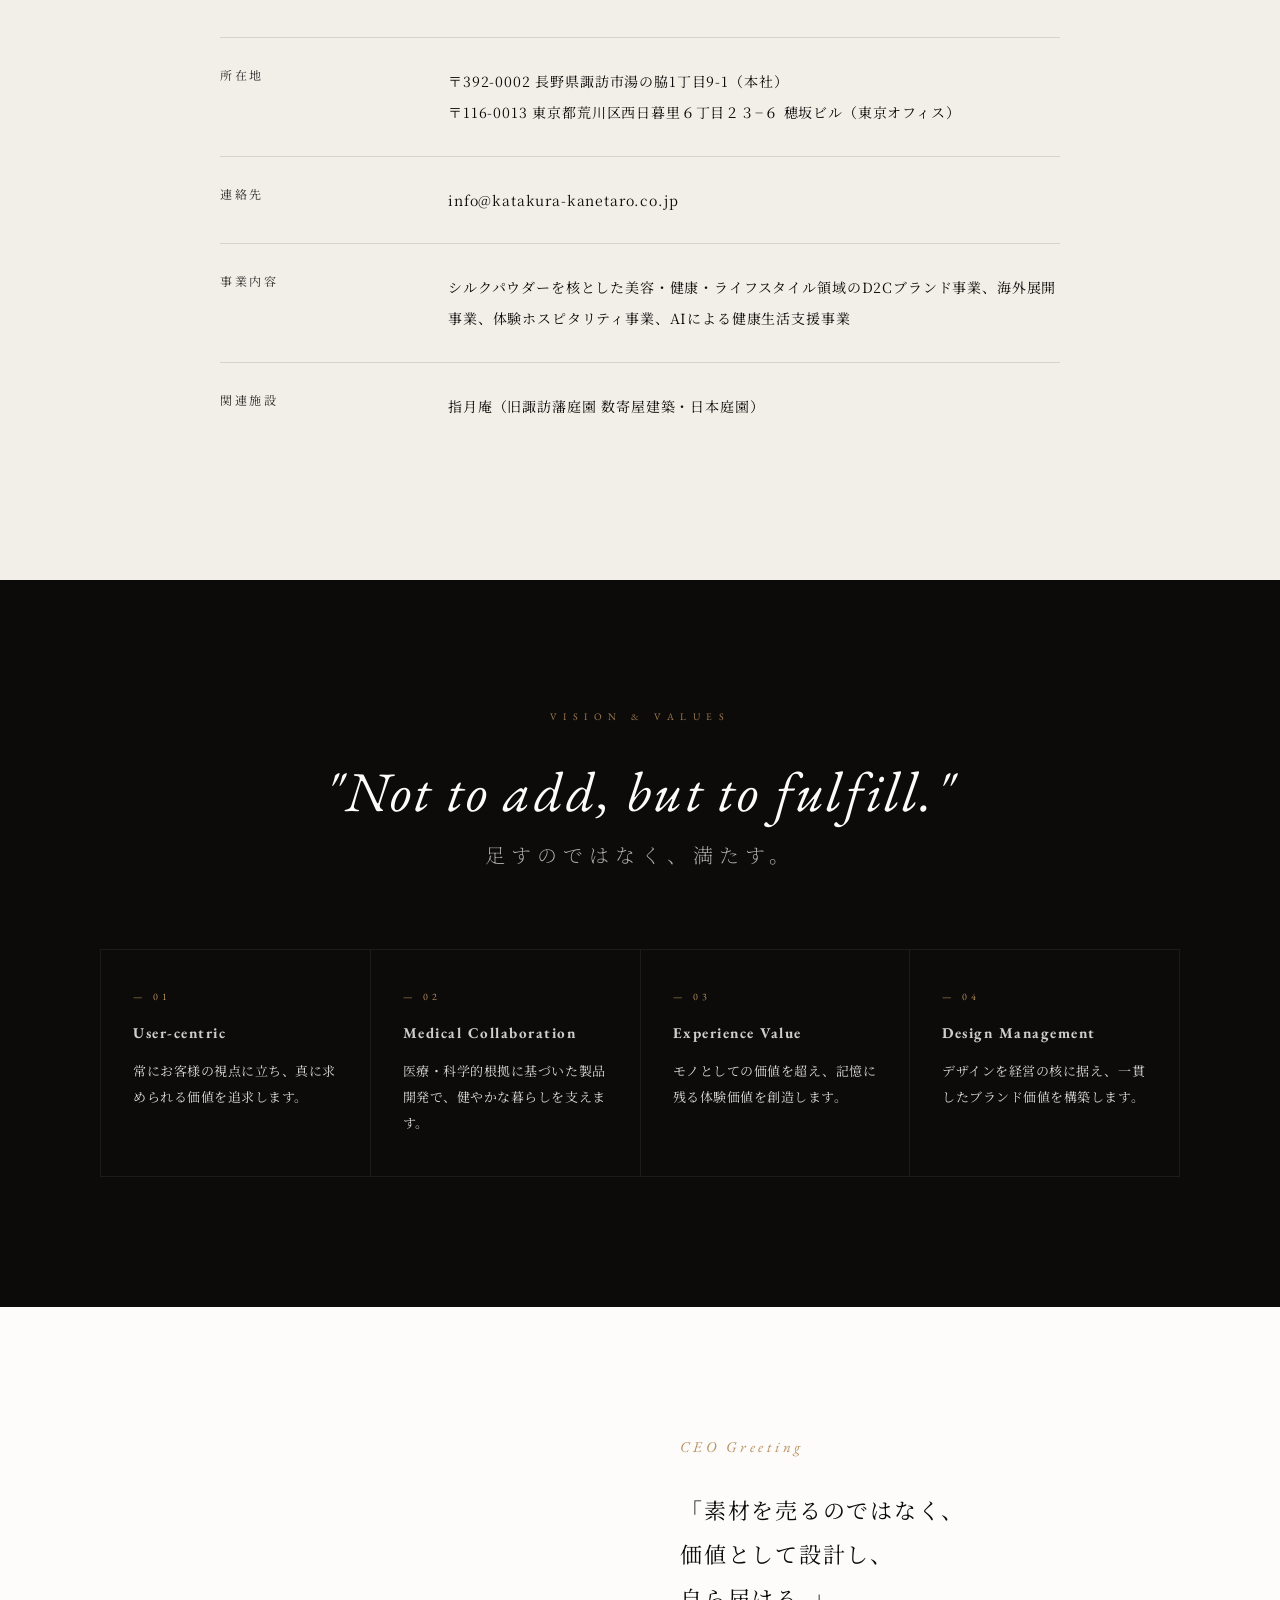
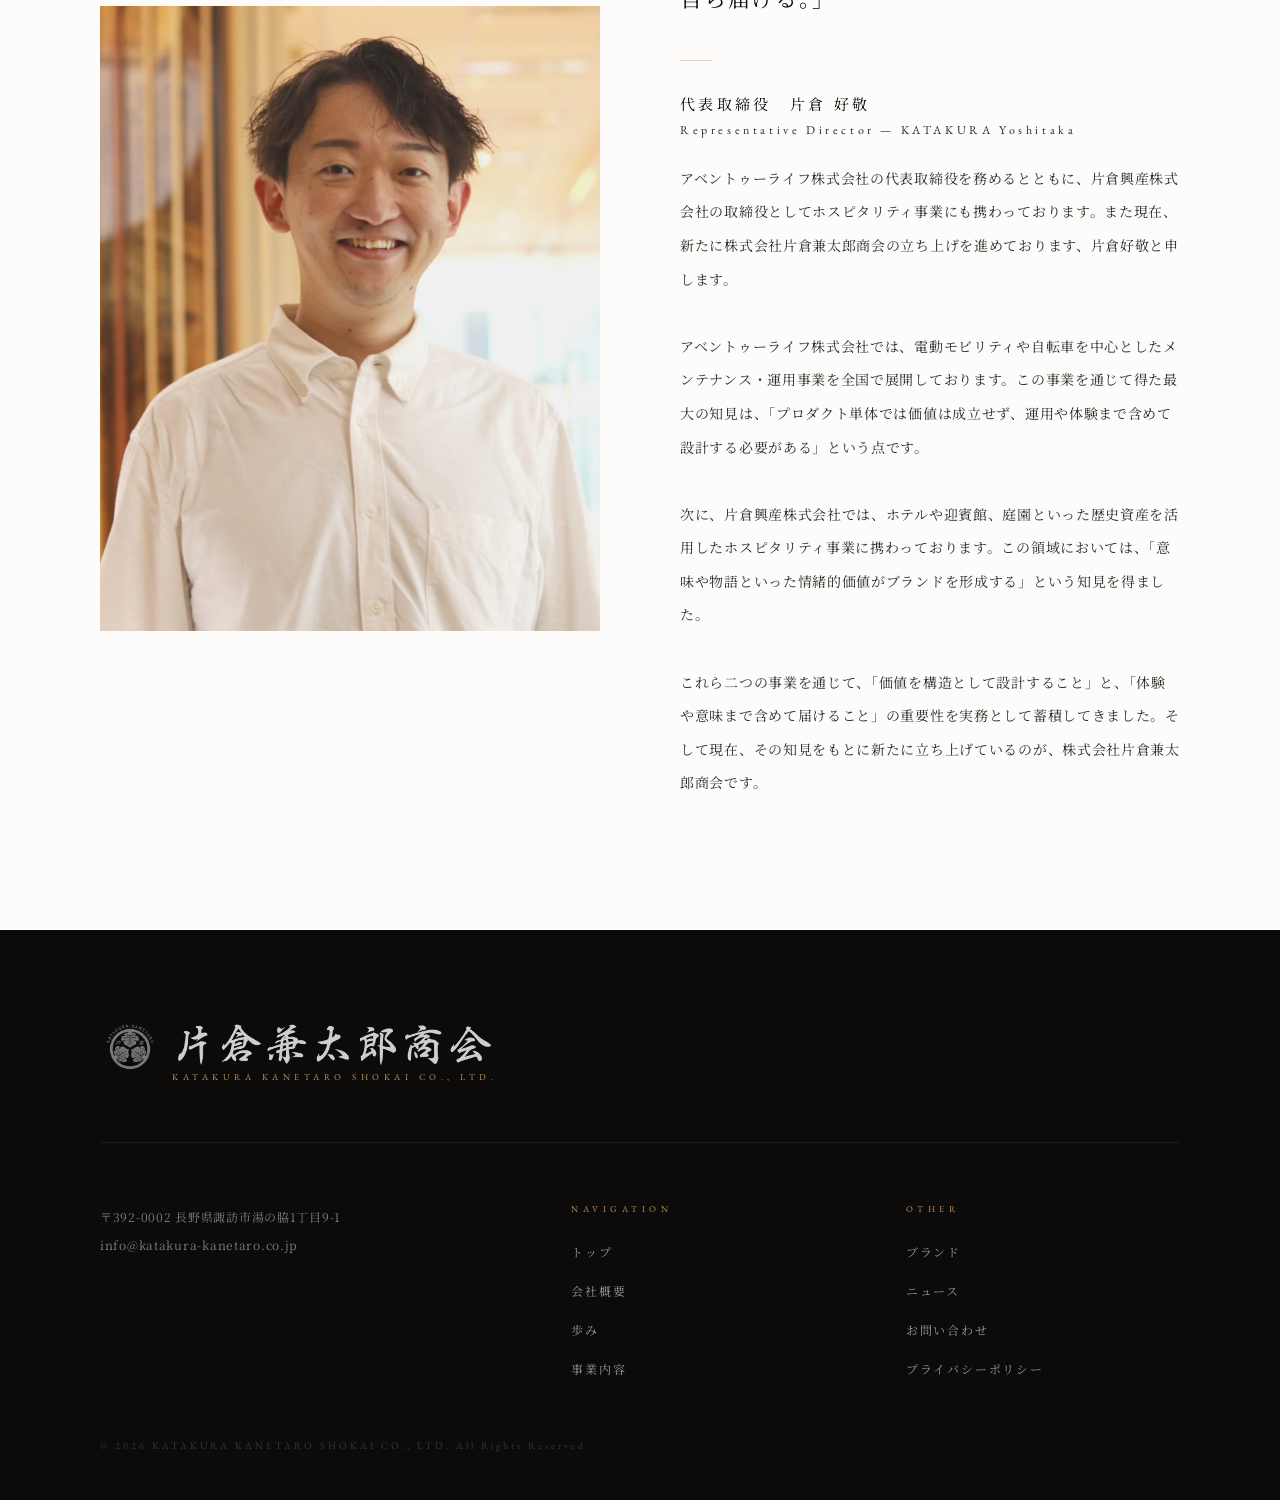
==== commit 440f9d13: "サイト内容を現状へ更新: 医師監修記述の全削除・旧商品情報の整理・GENEIブランドサイト(genei-japan.com)への誘導追加・canonical/OG URLを本番ドメインへ修正 - 小杉" ====
--- a/about.html
+++ b/about.html
@@ -7,40 +7,40 @@
   <meta name="description" content="株式会社片倉兼太郎商会の会社概要。代表メッセージ、ビジョン、企業としての想い。1873年創業のシルクの知見をウェルネスへ。長野県諏訪市本社。"/>
   <meta name="robots" content="index, follow"/>
   <meta name="theme-color" content="#fdfcfa"/>
-  <link rel="canonical" href="https://katakura-silk.netlify.app/about.html"/>
+  <link rel="canonical" href="https://www.katakura-kanetaro.co.jp/about.html"/>
   <link rel="icon" href="assets/logos/crest.webp" type="image/png"/>
   <link rel="apple-touch-icon" href="assets/logos/crest.webp"/>
   <meta property="og:type" content="website"/>
   <meta property="og:site_name" content="株式会社片倉兼太郎商会"/>
   <meta property="og:locale" content="ja_JP"/>
-  <meta property="og:url" content="https://katakura-silk.netlify.app/about.html"/>
+  <meta property="og:url" content="https://www.katakura-kanetaro.co.jp/about.html"/>
   <meta property="og:title" content="会社概要 | 片倉兼太郎商会"/>
   <meta property="og:description" content="株式会社片倉兼太郎商会の会社概要。代表メッセージ、ビジョン、企業としての想いをご紹介します。"/>
-  <meta property="og:image" content="https://katakura-silk.netlify.app/assets/images/ceo.webp"/>
+  <meta property="og:image" content="https://www.katakura-kanetaro.co.jp/assets/images/ceo.webp"/>
   <meta property="og:image:alt" content="株式会社片倉兼太郎商会 会社概要"/>
   <meta name="twitter:card" content="summary_large_image"/>
   <meta name="twitter:title" content="会社概要 | 片倉兼太郎商会"/>
   <meta name="twitter:description" content="株式会社片倉兼太郎商会の会社概要。代表メッセージ、ビジョン、企業としての想いをご紹介します。"/>
-  <meta name="twitter:image" content="https://katakura-silk.netlify.app/assets/images/ceo.webp"/>
+  <meta name="twitter:image" content="https://www.katakura-kanetaro.co.jp/assets/images/ceo.webp"/>
   <script type="application/ld+json">
   {
     "@context": "https://schema.org",
     "@graph": [
       {
         "@type": "WebPage",
-        "@id": "https://katakura-silk.netlify.app/about.html#webpage",
-        "url": "https://katakura-silk.netlify.app/about.html",
+        "@id": "https://www.katakura-kanetaro.co.jp/about.html#webpage",
+        "url": "https://www.katakura-kanetaro.co.jp/about.html",
         "name": "会社概要 | 片倉兼太郎商会",
-        "isPartOf": { "@id": "https://katakura-silk.netlify.app/#website" },
-        "about": { "@id": "https://katakura-silk.netlify.app/#organization" },
+        "isPartOf": { "@id": "https://www.katakura-kanetaro.co.jp/#website" },
+        "about": { "@id": "https://www.katakura-kanetaro.co.jp/#organization" },
         "inLanguage": "ja"
       },
       {
         "@type": "BreadcrumbList",
-        "@id": "https://katakura-silk.netlify.app/about.html#breadcrumb",
+        "@id": "https://www.katakura-kanetaro.co.jp/about.html#breadcrumb",
         "itemListElement": [
-          { "@type": "ListItem", "position": 1, "name": "トップ", "item": "https://katakura-silk.netlify.app/" },
-          { "@type": "ListItem", "position": 2, "name": "会社概要", "item": "https://katakura-silk.netlify.app/about.html" }
+          { "@type": "ListItem", "position": 1, "name": "トップ", "item": "https://www.katakura-kanetaro.co.jp/" },
+          { "@type": "ListItem", "position": 2, "name": "会社概要", "item": "https://www.katakura-kanetaro.co.jp/about.html" }
         ]
       }
     ]
@@ -205,6 +205,16 @@
       .profile-val { font-size: 13px; }
     }
   </style>
+<script type="text/javascript">
+    // 計測は本番ドメインのみ（プレビュー・社内確認は除外）
+    if (location.hostname.endsWith('katakura-kanetaro.co.jp')) {
+    (function(c,l,a,r,i,t,y){
+        c[a]=c[a]||function(){(c[a].q=c[a].q||[]).push(arguments)};
+        t=l.createElement(r);t.async=1;t.src="https://www.clarity.ms/tag/"+i;
+        y=l.getElementsByTagName(r)[0];y.parentNode.insertBefore(t,y);
+    })(window, document, "clarity", "script", "y46qo7iu3i");
+    }
+</script>
 </head>
 <body>
 
@@ -252,10 +262,10 @@
   <div class="section-inner" style="max-width:840px;">
     <span class="section-label">Corporate Profile</span>
     <h2 class="section-title" data-en="Corporate Profile">企業情報</h2>
-    <p style="margin-top:3rem; font-size:14px; line-height:2.6; color:var(--gray); letter-spacing:0.05em; margin-bottom:3rem;" data-en="Katakura Kanetaro Shokai Co., Ltd. is a company building a new industrial model centered on &quot;value design,&quot; starting from silk — one of Japan&#39;s most treasured traditional materials. Our vision: to bring Japanese silk back to the world.<br/><br/>Japan was once connected to the world through silk, supporting national growth as an industry. Today, however, most of domestic demand is supplied from overseas. Behind this lies a structural issue — not a lack of quality in the material itself, but the absence of design as value.<br/><br/>We own no manufacturing facilities, focusing instead on ingredient design, product design, and brand design — achieving high added value with a lean asset structure. Domestically, we build trust through physician-supervised wellness products in partnership with medical institutions. Internationally, we advance our global expansion while preserving the value of Made in Japan.<br/><br/>Katakura Kanetaro Shokai is not a company that sells materials — we are a company that designs value and delivers it. Starting from silk, we rebuild the value of Japan and bring it to the world.">
+    <p style="margin-top:3rem; font-size:14px; line-height:2.6; color:var(--gray); letter-spacing:0.05em; margin-bottom:3rem;" data-en="Katakura Kanetaro Shokai Co., Ltd. is a company building a new industrial model centered on &quot;value design,&quot; starting from silk — one of Japan&#39;s most treasured traditional materials. Our vision: to bring Japanese silk back to the world.<br/><br/>Japan was once connected to the world through silk, supporting national growth as an industry. Today, however, most of domestic demand is supplied from overseas. Behind this lies a structural issue — not a lack of quality in the material itself, but the absence of design as value.<br/><br/>We own no manufacturing facilities, focusing instead on ingredient design, product design, and brand design — achieving high added value with a lean asset structure. Domestically, we build trust through wellness products developed in partnership with medical institutions. Internationally, we advance our global expansion while preserving the value of Made in Japan.<br/><br/>Katakura Kanetaro Shokai is not a company that sells materials — we are a company that designs value and delivers it. Starting from silk, we rebuild the value of Japan and bring it to the world.">
       株式会社片倉兼太郎商会は、日本の伝統素材であるシルクを起点に、「価値設計」を中核とした新たな産業モデルを構築する企業です。本事業のビジョンは、「日本のシルクを再び世界へ」です。<br/><br/>
       日本はかつて、シルクを通じて世界とつながり、産業としても国の成長を支えてきました。しかし現代においては、国内需要のほとんどの供給を海外に頼ってしまっている現状です。この背景には、素材そのものではなく、「価値としての設計」がなされていないという構造的な課題があります。<br/><br/>
-      当社は製造設備を持たず、原料設計・商品設計・ブランド設計に特化することで、軽資産でありながら高付加価値を実現する事業構造を採用しています。国内では医療機関と連携し医師監修の健康商品を通じて信頼を構築。海外ではMade in Japanの価値を維持したままグローバル展開を進めます。<br/><br/>
+      当社は製造設備を持たず、原料設計・商品設計・ブランド設計に特化することで、軽資産でありながら高付加価値を実現する事業構造を採用しています。国内では医療機関と連携した健康商品を通じて信頼を構築。海外ではMade in Japanの価値を維持したままグローバル展開を進めます。<br/><br/>
       株式会社片倉兼太郎商会は、「素材を売る企業」ではなく、「価値を設計し、届ける企業」です。シルクを起点に、日本の価値を再構築し、世界へ届ける。その実現に向けて、事業を推進してまいります。
     </p>
     <div>
